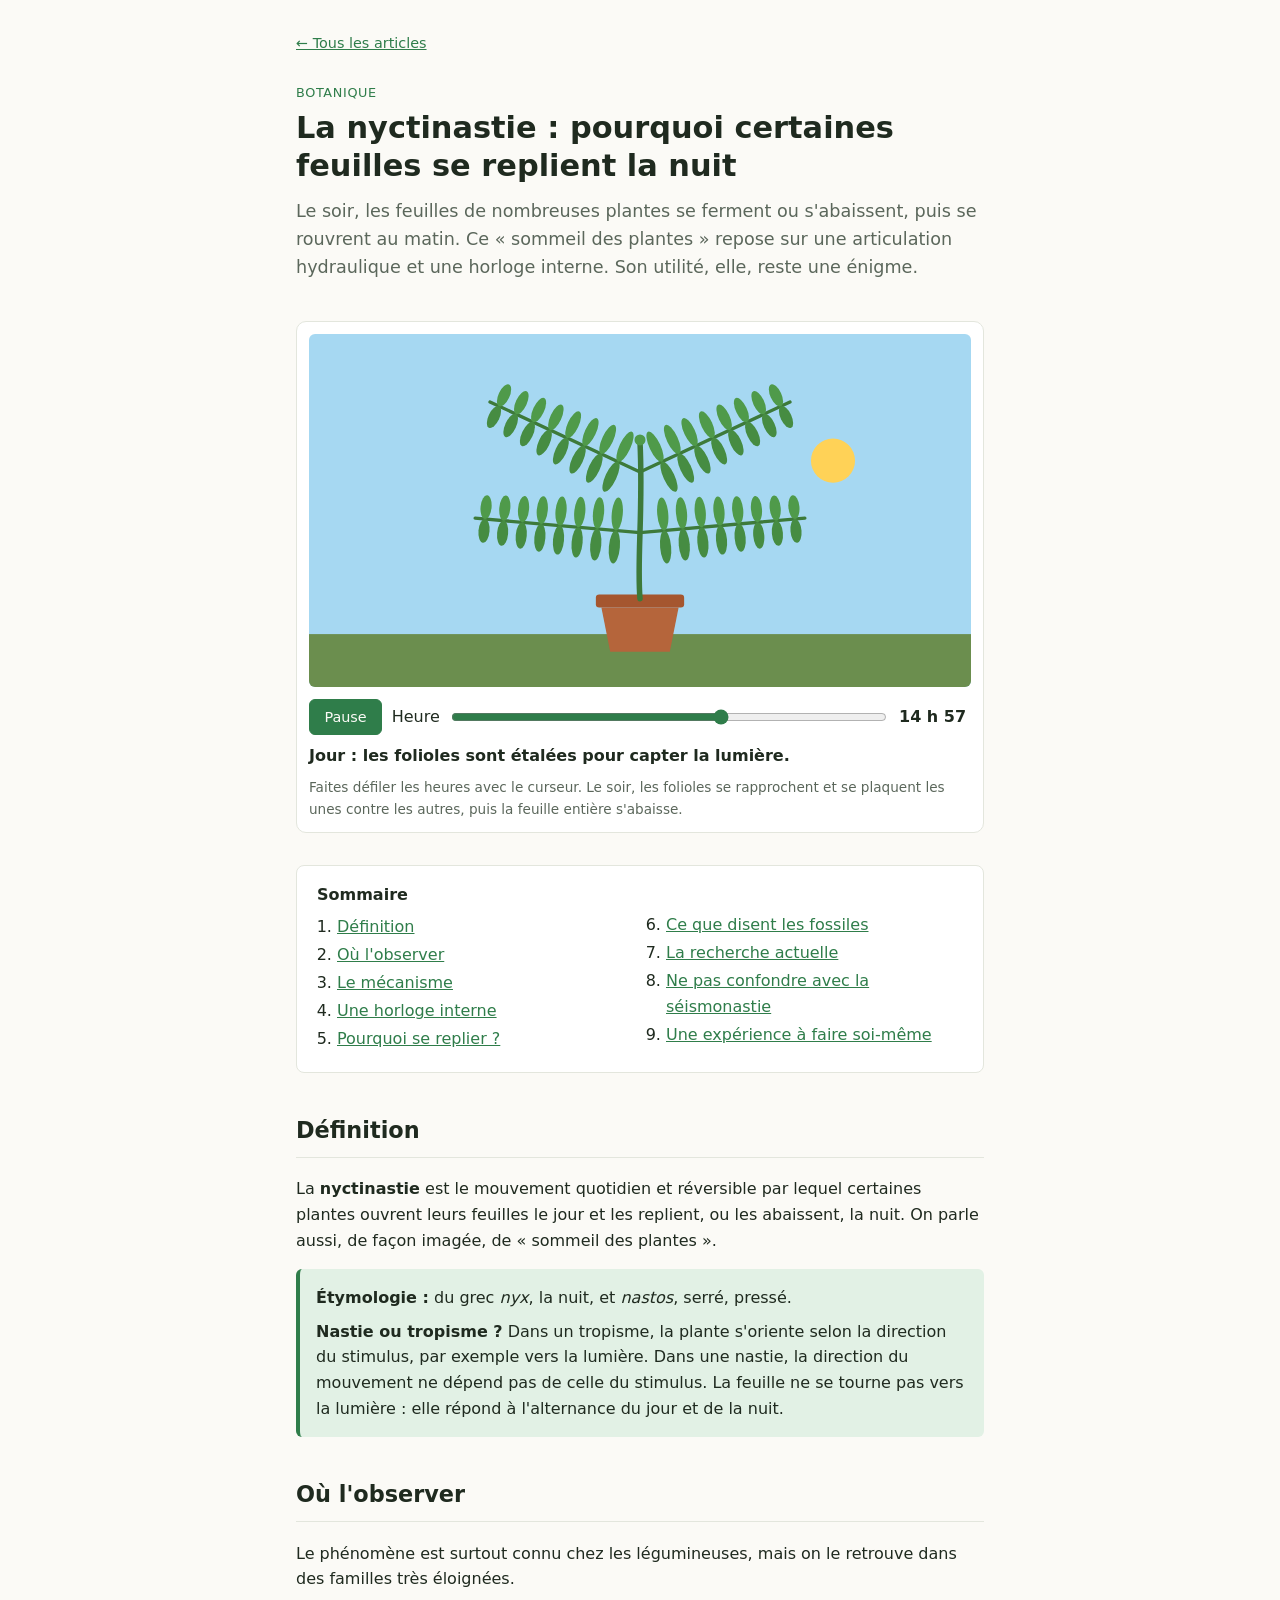
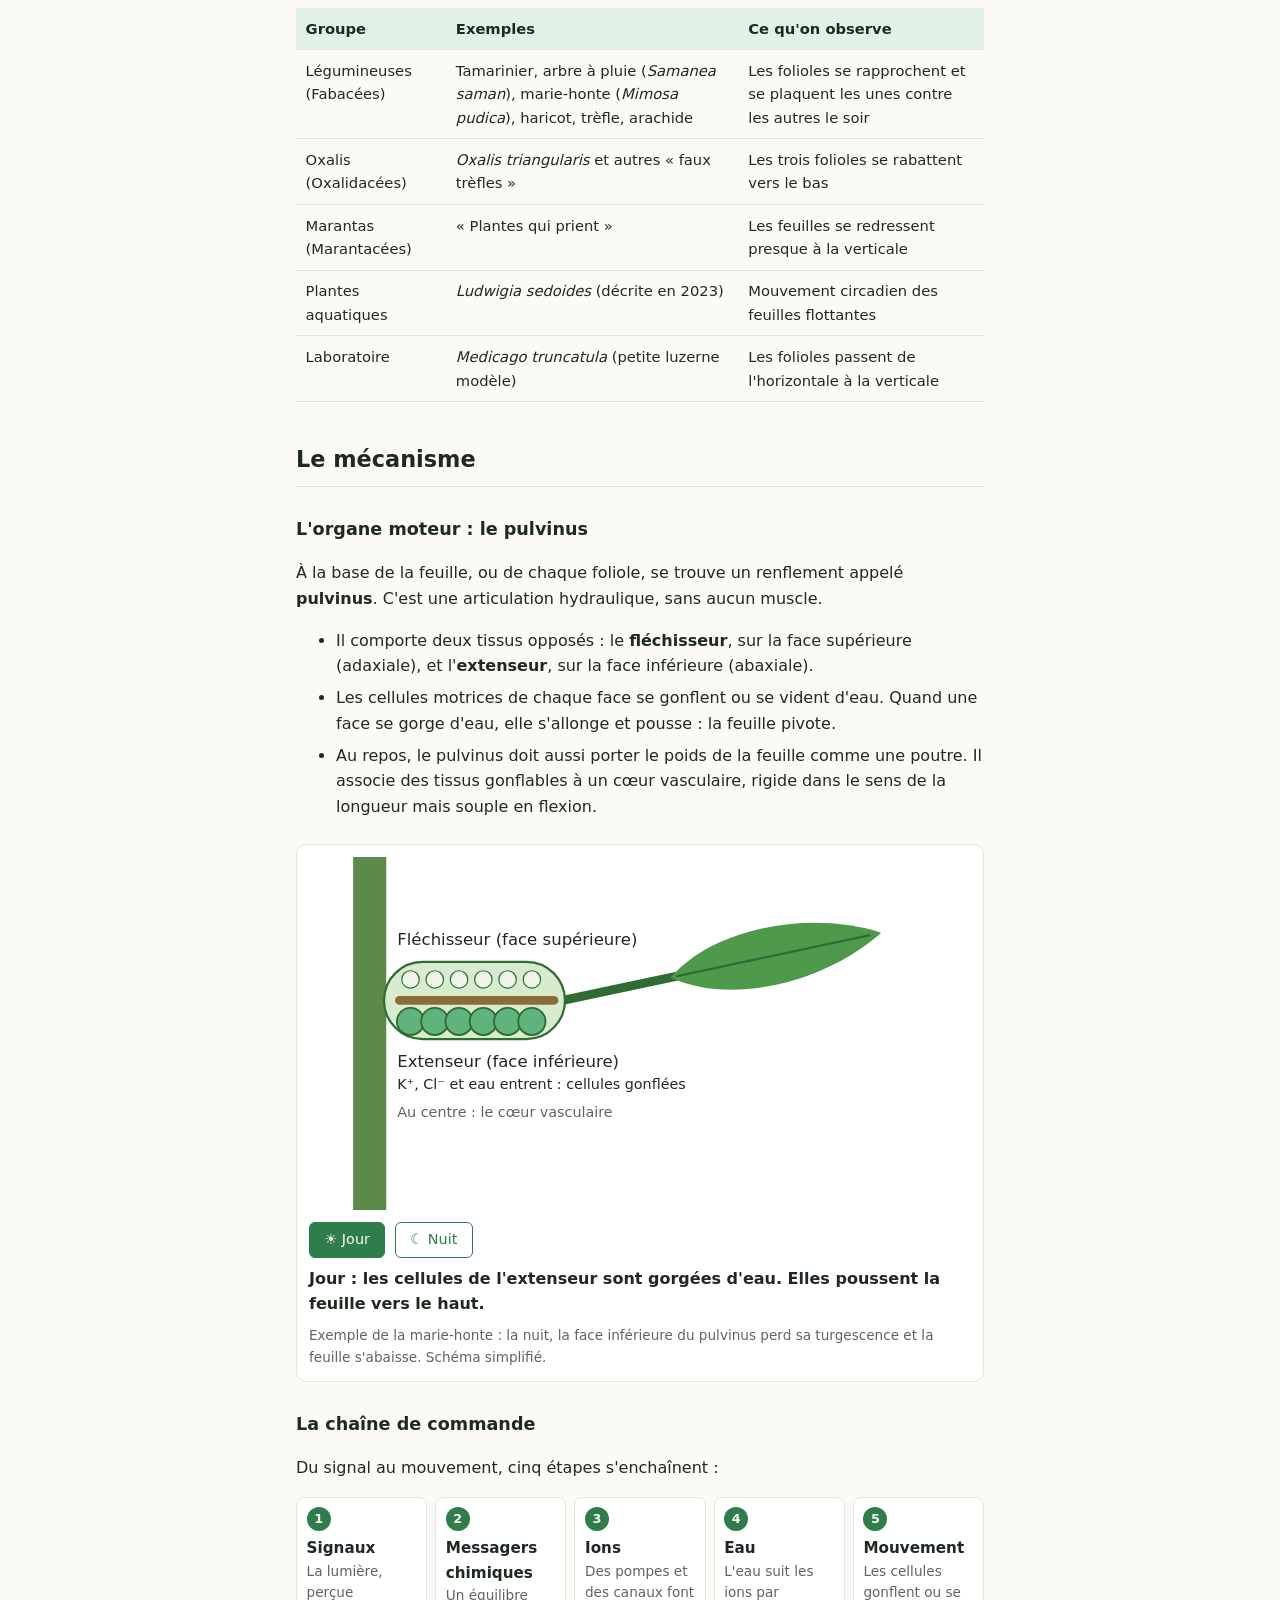
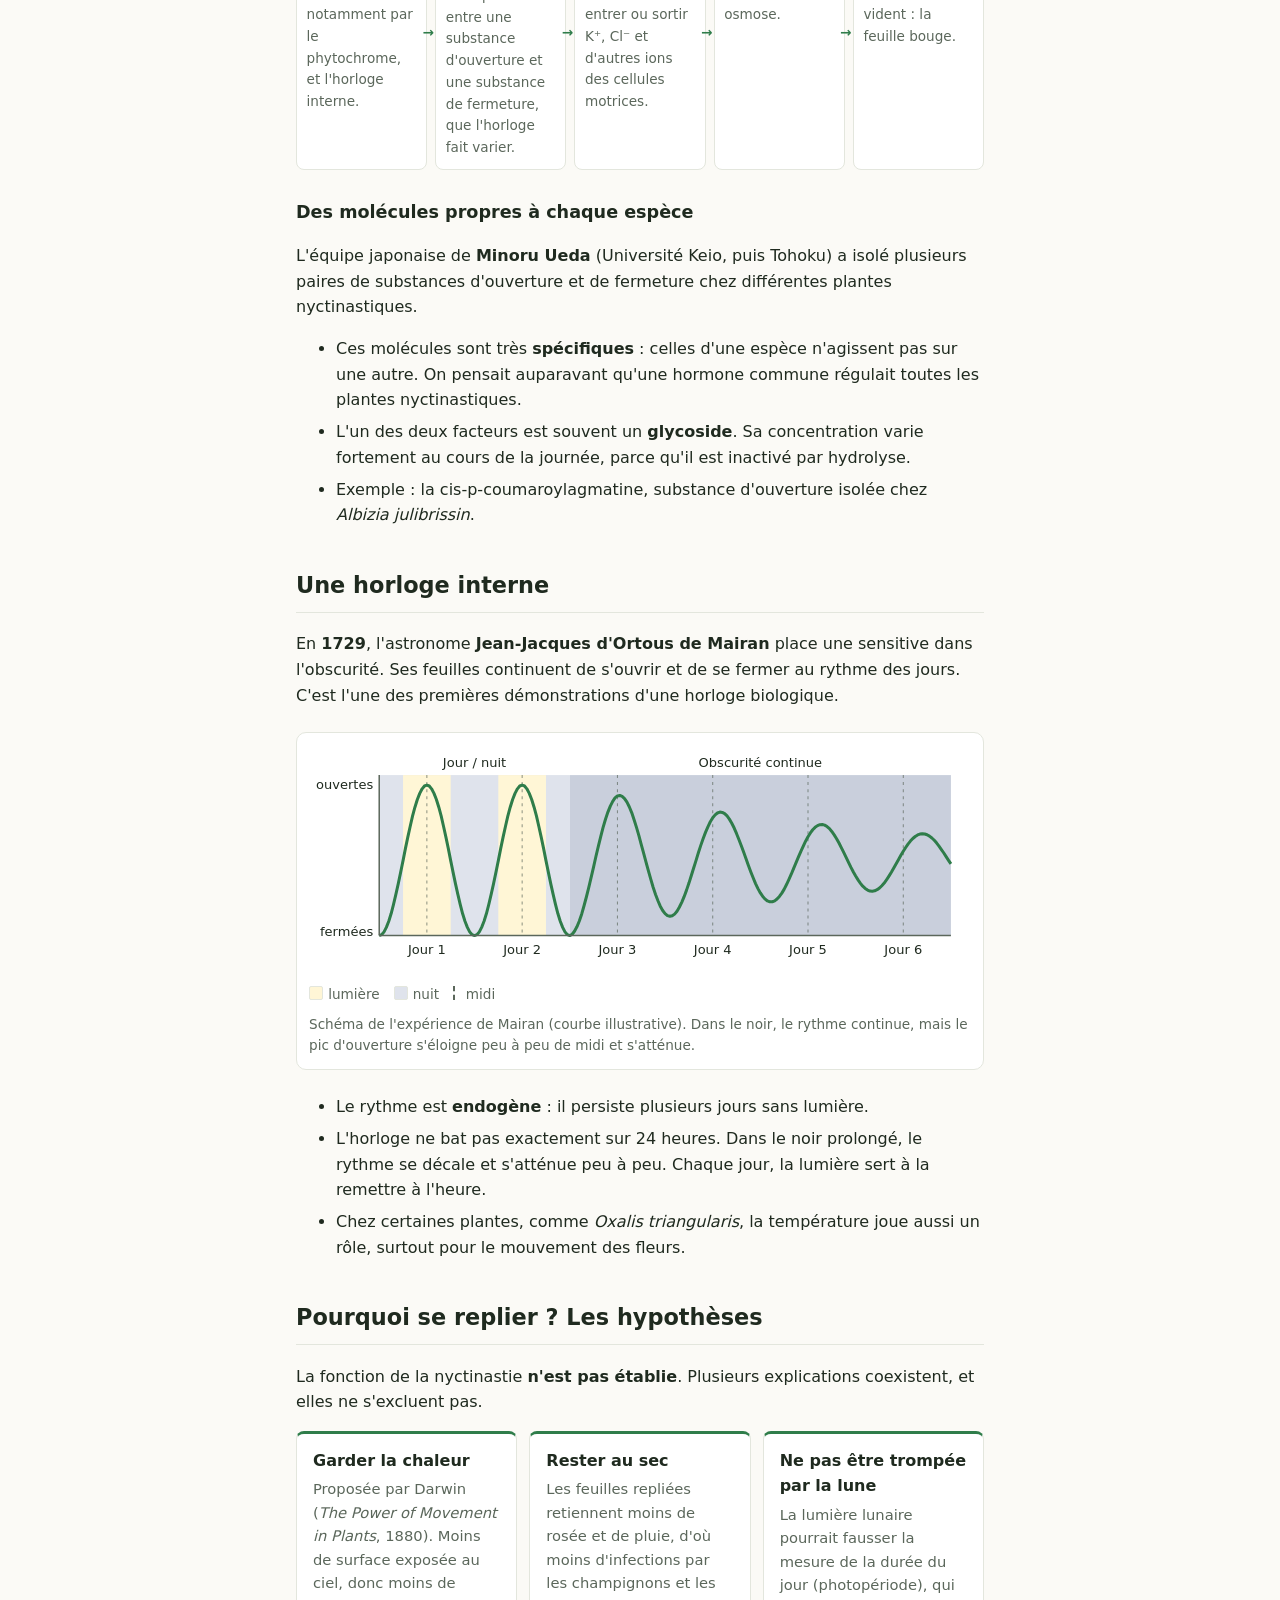
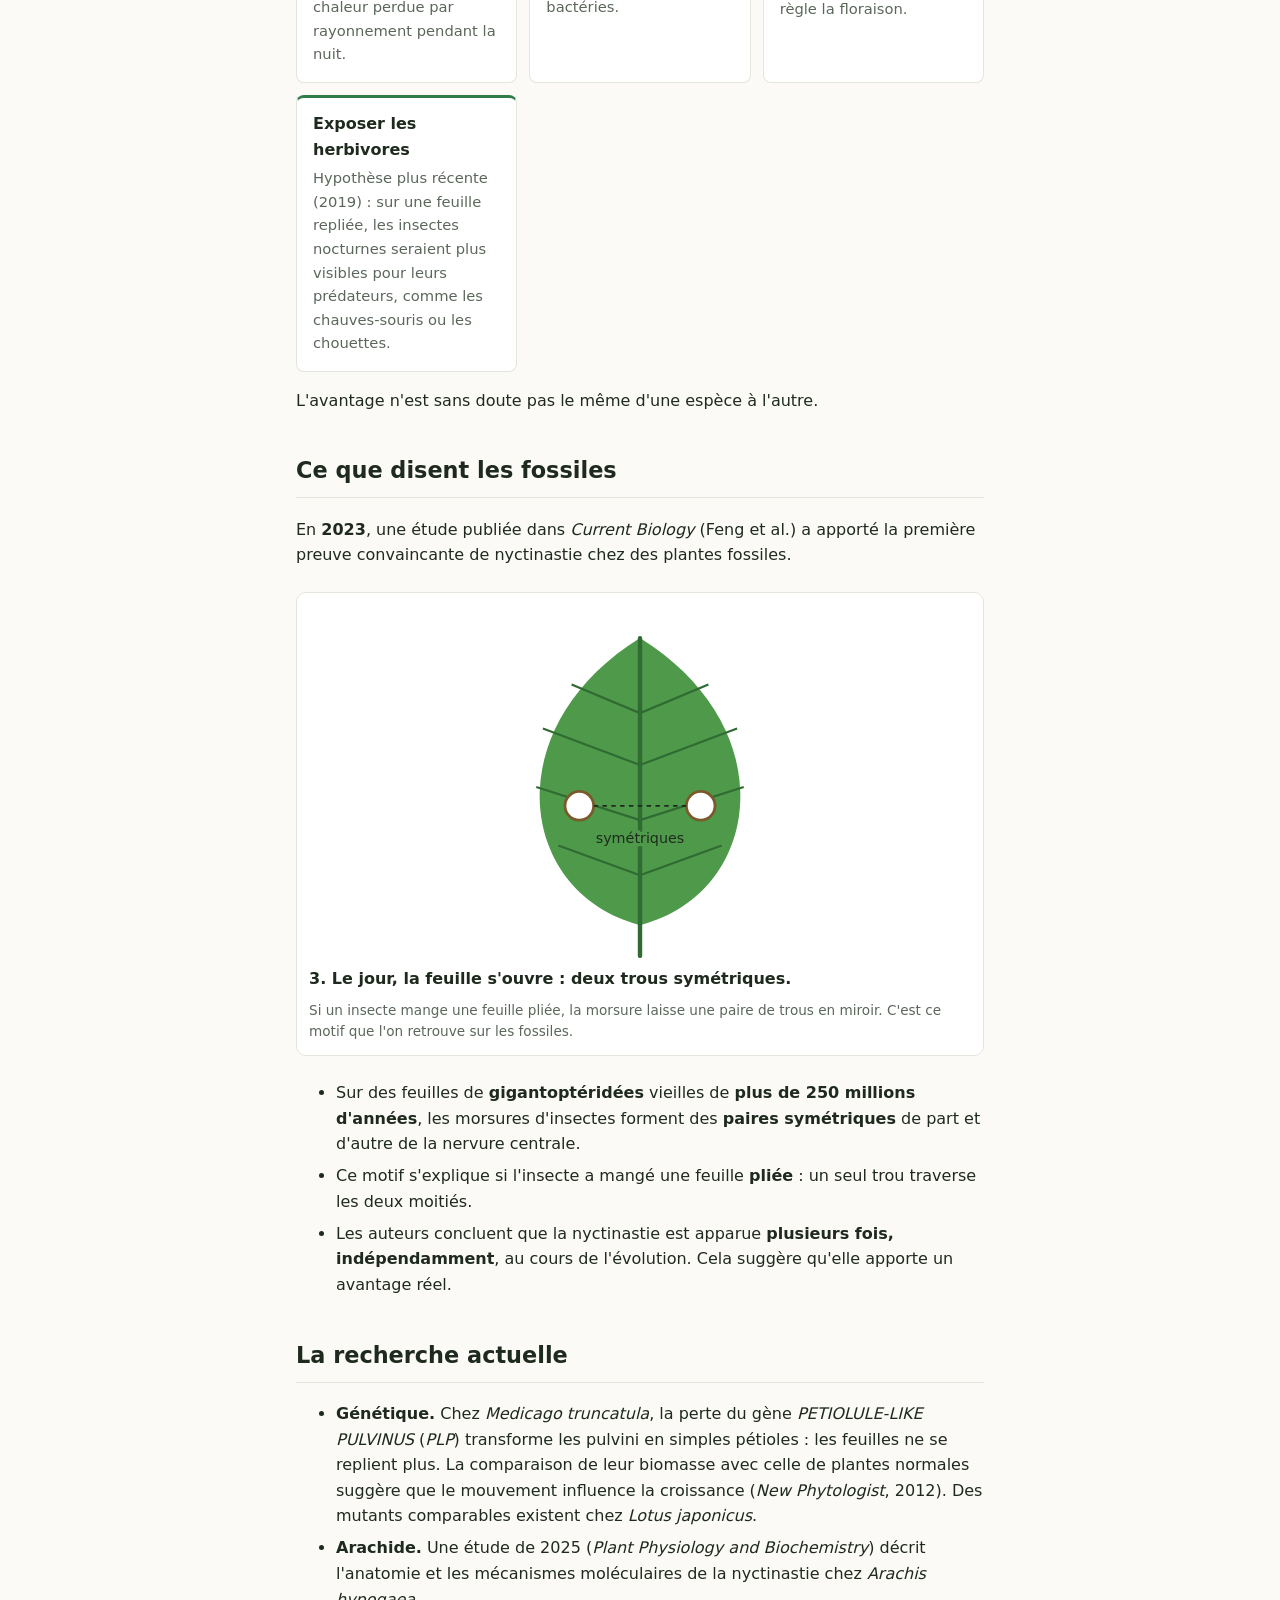
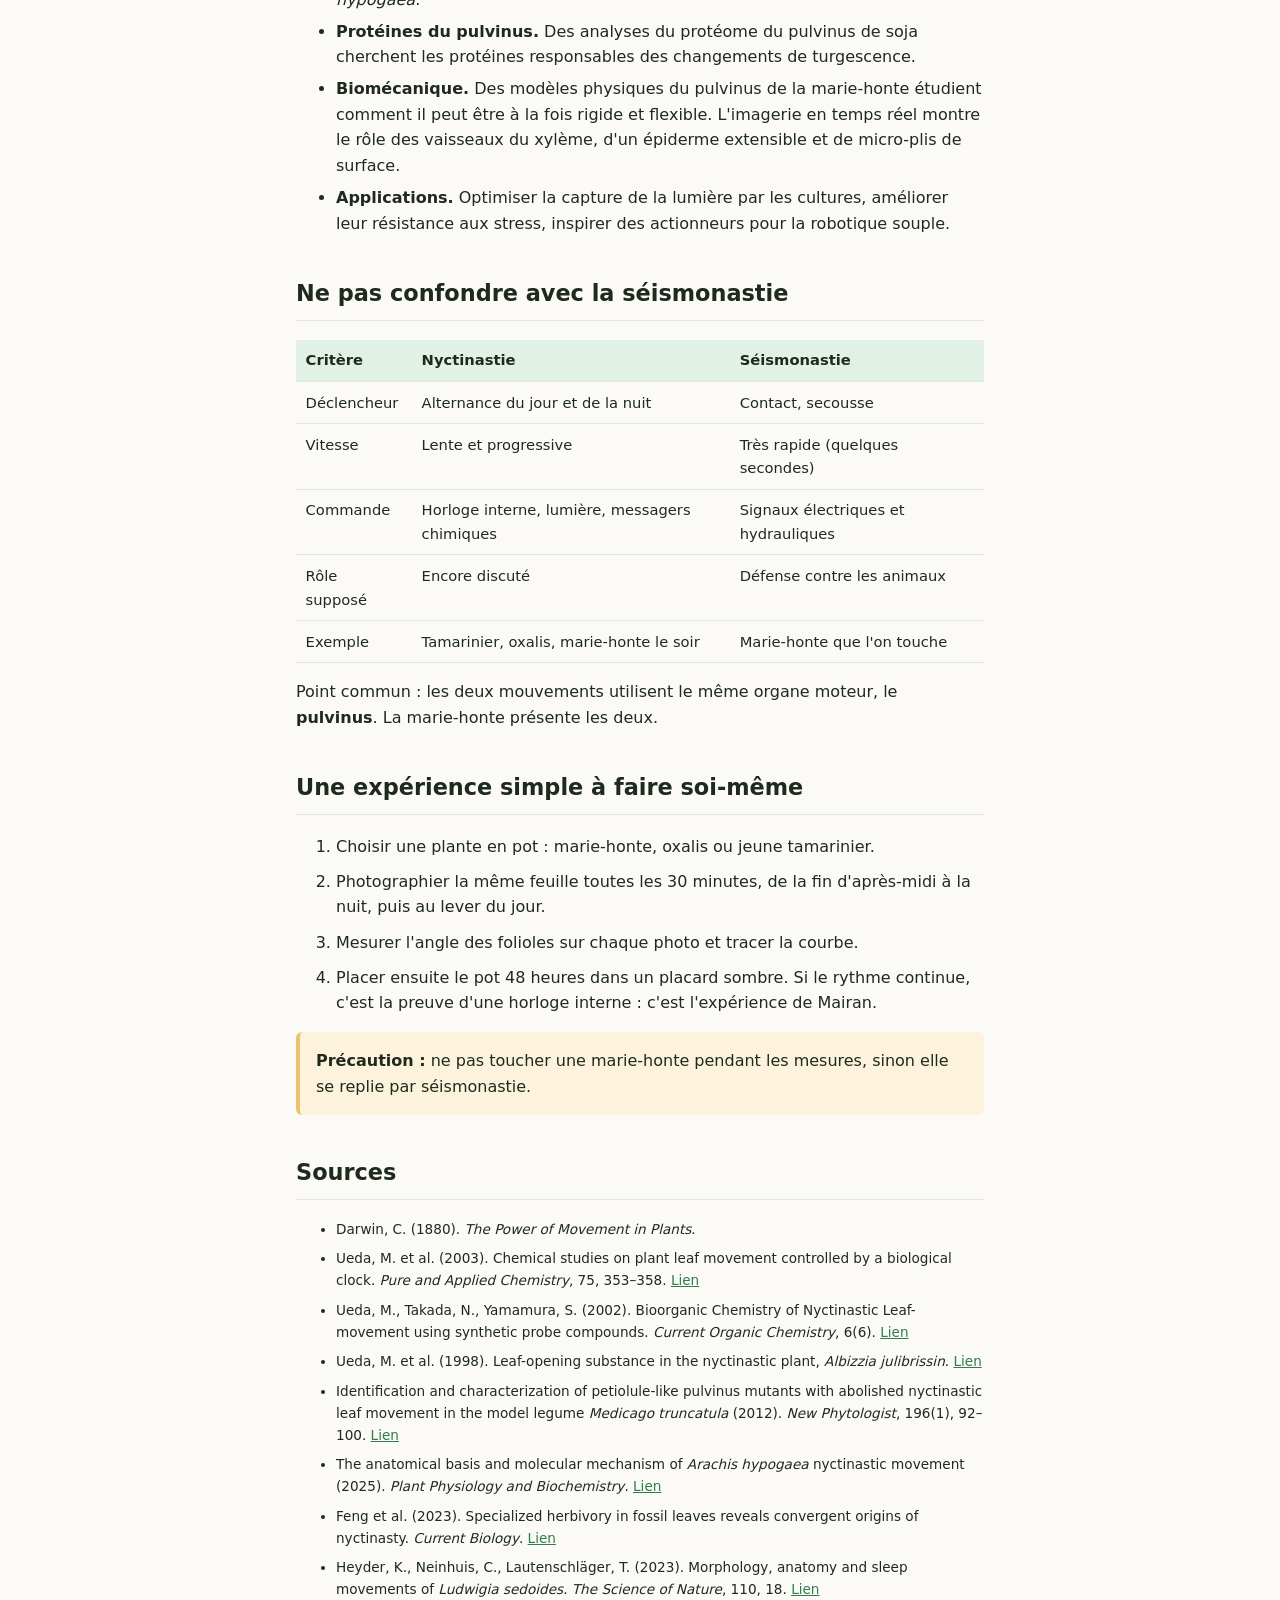
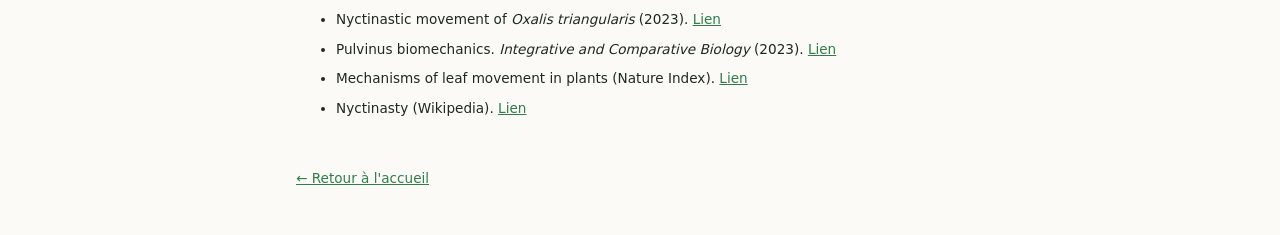
==== articles/nyctinastie.html @ 3aef1ef8 "Ajoute l'article sur la nyctinastie avec schémas animés Co-Authored-By: Claude Opus 5.5 <noreply@ant" ====
<!doctype html>
<html lang="fr">
<head>
  <meta charset="utf-8">
  <meta name="viewport" content="width=device-width, initial-scale=1">
  <title>La nyctinastie – Biologie</title>
  <meta name="description" content="Pourquoi certaines feuilles se replient la nuit : définition, mécanisme, horloge interne, hypothèses et fossiles.">
  <link rel="stylesheet" href="../style.css">
  <script>document.documentElement.classList.add('js');</script>
</head>
<body>
  <nav class="back"><a href="../">← Tous les articles</a></nav>

  <article>
    <header class="article-header">
      <span class="tag">Botanique</span>
      <h1>La nyctinastie : pourquoi certaines feuilles se replient la nuit</h1>
      <p class="lead">Le soir, les feuilles de nombreuses plantes se ferment ou s'abaissent, puis se rouvrent au matin. Ce « sommeil des plantes » repose sur une articulation hydraulique et une horloge interne. Son utilité, elle, reste une énigme.</p>
    </header>

    <figure class="figure" id="journee">
      <svg id="hero" viewBox="0 0 600 320" role="img" aria-labelledby="hero-title hero-desc">
        <title id="hero-title">Une plante nyctinastique au fil d'une journée</title>
        <desc id="hero-desc">Une plante en pot à feuilles composées. Le jour, les folioles sont étalées. Le soir, elles se replient le long de la nervure et les feuilles s'abaissent ; elles se rouvrent à l'aube.</desc>
        <rect id="sky" width="600" height="320" fill="#a6d8f2"/>
        <circle id="sun" cx="300" cy="52" r="20" fill="#ffd257"/>
        <rect y="272" width="600" height="48" fill="#6b8e4e"/>
        <rect x="260" y="236" width="80" height="12" rx="3" fill="#a5562f"/>
        <path d="M265,248 H335 L327,288 H273 Z" fill="#b5653b"/>
        <path d="M300,240 C297,205 303,160 300,98" fill="none" stroke="#3d7a3a" stroke-width="5" stroke-linecap="round"/>
        <g id="leaves"></g>
        <circle cx="300" cy="96" r="5" fill="#4f9a4a"/>
        <rect id="shade" width="600" height="320" fill="#0b1026" opacity="0"/>
        <g id="stars" opacity="0" fill="#fff">
          <circle cx="60" cy="40" r="1.6"/><circle cx="140" cy="90" r="1.2"/><circle cx="210" cy="30" r="1.4"/>
          <circle cx="380" cy="60" r="1.2"/><circle cx="460" cy="25" r="1.6"/><circle cx="540" cy="80" r="1.3"/>
          <circle cx="100" cy="150" r="1"/><circle cx="500" cy="160" r="1"/><circle cx="560" cy="35" r="1"/>
        </g>
        <circle id="moon" cx="300" cy="400" r="14" fill="#f3f0dc" opacity="0"/>
      </svg>
      <div class="controls">
        <button type="button" id="play" aria-pressed="true">Pause</button>
        <label for="hour">Heure</label>
        <input type="range" id="hour" min="0" max="24" step="0.05" value="12">
        <output id="clock" for="hour">12 h 00</output>
      </div>
      <p class="status" id="status">Jour : les folioles sont étalées pour capter la lumière.</p>
      <figcaption>Faites défiler les heures avec le curseur. Le soir, les folioles se rapprochent et se plaquent les unes contre les autres, puis la feuille entière s'abaisse.</figcaption>
    </figure>

    <nav class="toc" aria-label="Sommaire">
      <h2>Sommaire</h2>
      <ol>
        <li><a href="#definition">Définition</a></li>
        <li><a href="#observer">Où l'observer</a></li>
        <li><a href="#mecanisme">Le mécanisme</a></li>
        <li><a href="#horloge">Une horloge interne</a></li>
        <li><a href="#pourquoi">Pourquoi se replier ?</a></li>
        <li><a href="#fossiles">Ce que disent les fossiles</a></li>
        <li><a href="#recherche">La recherche actuelle</a></li>
        <li><a href="#seismonastie">Ne pas confondre avec la séismonastie</a></li>
        <li><a href="#experience">Une expérience à faire soi-même</a></li>
      </ol>
    </nav>

    <section id="definition">
      <h2>Définition</h2>
      <p>La <strong>nyctinastie</strong> est le mouvement quotidien et réversible par lequel certaines plantes ouvrent leurs feuilles le jour et les replient, ou les abaissent, la nuit. On parle aussi, de façon imagée, de « sommeil des plantes ».</p>
      <div class="callout">
        <p><strong>Étymologie :</strong> du grec <em>nyx</em>, la nuit, et <em>nastos</em>, serré, pressé.</p>
        <p><strong>Nastie ou tropisme ?</strong> Dans un tropisme, la plante s'oriente selon la direction du stimulus, par exemple vers la lumière. Dans une nastie, la direction du mouvement ne dépend pas de celle du stimulus. La feuille ne se tourne pas vers la lumière : elle répond à l'alternance du jour et de la nuit.</p>
      </div>
    </section>

    <section id="observer">
      <h2>Où l'observer</h2>
      <p>Le phénomène est surtout connu chez les légumineuses, mais on le retrouve dans des familles très éloignées.</p>
      <div class="table-wrap">
        <table>
          <thead>
            <tr><th>Groupe</th><th>Exemples</th><th>Ce qu'on observe</th></tr>
          </thead>
          <tbody>
            <tr><td>Légumineuses (Fabacées)</td><td>Tamarinier, arbre à pluie (<em>Samanea saman</em>), marie-honte (<em>Mimosa pudica</em>), haricot, trèfle, arachide</td><td>Les folioles se rapprochent et se plaquent les unes contre les autres le soir</td></tr>
            <tr><td>Oxalis (Oxalidacées)</td><td><em>Oxalis triangularis</em> et autres « faux trèfles »</td><td>Les trois folioles se rabattent vers le bas</td></tr>
            <tr><td>Marantas (Marantacées)</td><td>« Plantes qui prient »</td><td>Les feuilles se redressent presque à la verticale</td></tr>
            <tr><td>Plantes aquatiques</td><td><em>Ludwigia sedoides</em> (décrite en 2023)</td><td>Mouvement circadien des feuilles flottantes</td></tr>
            <tr><td>Laboratoire</td><td><em>Medicago truncatula</em> (petite luzerne modèle)</td><td>Les folioles passent de l'horizontale à la verticale</td></tr>
          </tbody>
        </table>
      </div>
    </section>

    <section id="mecanisme">
      <h2>Le mécanisme</h2>

      <h3>L'organe moteur : le pulvinus</h3>
      <p>À la base de la feuille, ou de chaque foliole, se trouve un renflement appelé <strong>pulvinus</strong>. C'est une articulation hydraulique, sans aucun muscle.</p>
      <ul>
        <li>Il comporte deux tissus opposés : le <strong>fléchisseur</strong>, sur la face supérieure (adaxiale), et l'<strong>extenseur</strong>, sur la face inférieure (abaxiale).</li>
        <li>Les cellules motrices de chaque face se gonflent ou se vident d'eau. Quand une face se gorge d'eau, elle s'allonge et pousse : la feuille pivote.</li>
        <li>Au repos, le pulvinus doit aussi porter le poids de la feuille comme une poutre. Il associe des tissus gonflables à un cœur vasculaire, rigide dans le sens de la longueur mais souple en flexion.</li>
      </ul>

      <figure class="figure pv" id="pulvinus" data-state="day">
        <svg viewBox="0 0 600 320" role="img" aria-labelledby="pv-title pv-desc">
          <title id="pv-title">Coupe schématique d'un pulvinus</title>
          <desc id="pv-desc">Le pulvinus relie la tige à la feuille. Sa face supérieure (fléchisseur) et sa face inférieure (extenseur) contiennent des cellules motrices. Le jour, les cellules de l'extenseur sont gonflées et la feuille est relevée. La nuit, elles se vident et la feuille s'abaisse.</desc>
          <rect class="pv-stem" x="40" y="0" width="30" height="320"/>
          <g class="pv-leaf">
            <path class="pv-petiole" d="M230,130 H335"/>
            <path class="pv-blade" d="M330,130 C380,92 470,98 525,130 C470,162 380,168 330,130 Z"/>
            <path class="pv-vein" d="M335,130 H515"/>
          </g>
          <rect class="pv-body" x="68" y="95" width="164" height="70" rx="35"/>
          <rect class="pv-core" x="78" y="126" width="148" height="8" rx="4"/>
          <g class="cells">
            <circle class="cell up" cx="92" cy="111" r="11"/><circle class="cell up" cx="114" cy="111" r="11"/><circle class="cell up" cx="136" cy="111" r="11"/><circle class="cell up" cx="158" cy="111" r="11"/><circle class="cell up" cx="180" cy="111" r="11"/><circle class="cell up" cx="202" cy="111" r="11"/>
            <circle class="cell low" cx="92" cy="149" r="11"/><circle class="cell low" cx="114" cy="149" r="11"/><circle class="cell low" cx="136" cy="149" r="11"/><circle class="cell low" cx="158" cy="149" r="11"/><circle class="cell low" cx="180" cy="149" r="11"/><circle class="cell low" cx="202" cy="149" r="11"/>
          </g>
          <text class="lbl" x="80" y="80">Fléchisseur (face supérieure)</text>
          <text class="lbl" x="80" y="190">Extenseur (face inférieure)</text>
          <text class="lbl small only-day" x="80" y="210">K⁺, Cl⁻ et eau entrent : cellules gonflées</text>
          <text class="lbl small only-night" x="80" y="210">K⁺, Cl⁻ et eau sortent : cellules vidées</text>
          <text class="lbl small muted" x="80" y="236">Au centre : le cœur vasculaire</text>
        </svg>
        <div class="controls">
          <button type="button" data-set="day" aria-pressed="true">☀ Jour</button>
          <button type="button" data-set="night" aria-pressed="false">☾ Nuit</button>
        </div>
        <p class="status" id="pv-status">Jour : les cellules de l'extenseur sont gorgées d'eau. Elles poussent la feuille vers le haut.</p>
        <figcaption>Exemple de la marie-honte : la nuit, la face inférieure du pulvinus perd sa turgescence et la feuille s'abaisse. Schéma simplifié.</figcaption>
      </figure>

      <h3>La chaîne de commande</h3>
      <p>Du signal au mouvement, cinq étapes s'enchaînent :</p>
      <ol class="chain">
        <li><span class="n">1</span><strong>Signaux</strong>La lumière, perçue notamment par le phytochrome, et l'horloge interne.</li>
        <li><span class="n">2</span><strong>Messagers chimiques</strong>Un équilibre entre une substance d'ouverture et une substance de fermeture, que l'horloge fait varier.</li>
        <li><span class="n">3</span><strong>Ions</strong>Des pompes et des canaux font entrer ou sortir K⁺, Cl⁻ et d'autres ions des cellules motrices.</li>
        <li><span class="n">4</span><strong>Eau</strong>L'eau suit les ions par osmose.</li>
        <li><span class="n">5</span><strong>Mouvement</strong>Les cellules gonflent ou se vident : la feuille bouge.</li>
      </ol>

      <h3>Des molécules propres à chaque espèce</h3>
      <p>L'équipe japonaise de <strong>Minoru Ueda</strong> (Université Keio, puis Tohoku) a isolé plusieurs paires de substances d'ouverture et de fermeture chez différentes plantes nyctinastiques.</p>
      <ul>
        <li>Ces molécules sont très <strong>spécifiques</strong> : celles d'une espèce n'agissent pas sur une autre. On pensait auparavant qu'une hormone commune régulait toutes les plantes nyctinastiques.</li>
        <li>L'un des deux facteurs est souvent un <strong>glycoside</strong>. Sa concentration varie fortement au cours de la journée, parce qu'il est inactivé par hydrolyse.</li>
        <li>Exemple : la cis-p-coumaroylagmatine, substance d'ouverture isolée chez <em>Albizia julibrissin</em>.</li>
      </ul>
    </section>

    <section id="horloge">
      <h2>Une horloge interne</h2>
      <p>En <strong>1729</strong>, l'astronome <strong>Jean-Jacques d'Ortous de Mairan</strong> place une sensitive dans l'obscurité. Ses feuilles continuent de s'ouvrir et de se fermer au rythme des jours. C'est l'une des premières démonstrations d'une horloge biologique.</p>

      <figure class="figure chart" id="mairan">
        <svg viewBox="-20 0 660 230" role="img" aria-labelledby="mairan-title mairan-desc">
          <title id="mairan-title">Ouverture des feuilles en lumière puis en obscurité continue</title>
          <desc id="mairan-desc">Courbe schématique. Pendant deux jours d'alternance jour-nuit, les feuilles s'ouvrent chaque midi. Placées ensuite dans l'obscurité, elles continuent d'osciller, mais le pic se décale chaque jour et l'amplitude diminue.</desc>
          <rect class="band-night" x="50" y="30" width="190" height="160"/>
          <rect class="band-day" x="73.75" y="30" width="47.5" height="160"/>
          <rect class="band-day" x="168.75" y="30" width="47.5" height="160"/>
          <rect class="band-dark" x="240" y="30" width="380" height="160"/>
          <g class="noon">
            <line x1="97.5" y1="30" x2="97.5" y2="190"/><line x1="192.5" y1="30" x2="192.5" y2="190"/><line x1="287.5" y1="30" x2="287.5" y2="190"/>
            <line x1="382.5" y1="30" x2="382.5" y2="190"/><line x1="477.5" y1="30" x2="477.5" y2="190"/><line x1="572.5" y1="30" x2="572.5" y2="190"/>
          </g>
          <path class="curve" pathLength="1" d="M50,190 52.4,189.1 54.8,186.3 57.1,181.8 59.5,175.7 61.9,168 64.2,159.1 66.6,149 69,138.2 71.4,126.7 73.8,115 76.1,103.3 78.5,91.8 80.9,81 83.2,70.9 85.6,62 88,54.3 90.4,48.2 92.8,43.7 95.1,40.9 97.5,40 99.9,40.9 102.2,43.7 104.6,48.2 107,54.3 109.4,62 111.8,70.9 114.1,81 116.5,91.8 118.9,103.3 121.2,115 123.6,126.7 126,138.2 128.4,149 130.8,159.1 133.1,168 135.5,175.7 137.9,181.8 140.2,186.3 142.6,189.1 145,190 147.4,189.1 149.8,186.3 152.1,181.8 154.5,175.7 156.9,168 159.2,159.1 161.6,149 164,138.2 166.4,126.7 168.8,115 171.1,103.3 173.5,91.8 175.9,81 178.2,70.9 180.6,62 183,54.3 185.4,48.2 187.8,43.7 190.1,40.9 192.5,40 194.9,40.9 197.2,43.7 199.6,48.2 202,54.3 204.4,62 206.8,70.9 209.1,81 211.5,91.8 213.9,103.3 216.2,115 218.6,126.7 221,138.2 223.4,149 225.8,159.1 228.1,168 230.5,175.7 232.9,181.8 235.2,186.3 237.6,189.1 240,190 242.4,188.7 244.7,185.7 247.1,181.3 249.5,175.5 251.9,168.4 254.2,160.3 256.6,151.3 259,141.7 261.4,131.5 263.8,121.2 266.1,110.9 268.5,100.8 270.9,91.2 273.2,82.2 275.6,74 278,66.9 280.4,60.9 282.8,56.2 285.1,52.8 287.5,50.8 289.9,50.3 292.2,51.2 294.6,53.4 297,57 299.4,61.8 301.8,67.6 304.1,74.5 306.5,82.1 308.9,90.3 311.2,99 313.6,107.9 316,116.8 318.4,125.5 320.8,133.9 323.1,141.8 325.5,149 327.9,155.3 330.2,160.7 332.6,165 335,168.1 337.4,170.1 339.8,170.8 342.1,170.3 344.5,168.6 346.9,165.7 349.2,161.8 351.6,156.9 354,151.2 356.4,144.7 358.8,137.7 361.1,130.3 363.5,122.7 365.9,115 368.2,107.4 370.6,100.1 373,93.2 375.4,86.9 377.8,81.3 380.1,76.5 382.5,72.6 384.9,69.7 387.2,67.8 389.6,66.9 392,67.2 394.4,68.4 396.8,70.7 399.1,73.9 401.5,78 403.9,82.8 406.2,88.2 408.6,94.2 411,100.5 413.4,107 415.8,113.7 418.1,120.2 420.5,126.6 422.9,132.6 425.2,138.2 427.6,143.2 430,147.5 432.4,151 434.8,153.7 437.1,155.5 439.5,156.4 441.9,156.3 444.3,155.4 446.6,153.6 449,151 451.4,147.7 453.8,143.7 456.1,139.1 458.5,134 460.9,128.6 463.2,123 465.6,117.3 468,111.6 470.4,106.1 472.8,100.8 475.1,95.9 477.5,91.5 479.9,87.7 482.2,84.5 484.6,82.1 487,80.4 489.4,79.4 491.8,79.3 494.1,79.9 496.5,81.3 498.9,83.4 501.2,86.2 503.6,89.6 506,93.4 508.4,97.7 510.7,102.3 513.1,107.1 515.5,112 517.9,117 520.2,121.8 522.6,126.4 525,130.6 527.4,134.5 529.8,137.9 532.1,140.8 534.5,143 536.9,144.6 539.2,145.6 541.6,145.8 544,145.4 546.4,144.3 548.8,142.6 551.1,140.3 553.5,137.6 555.9,134.3 558.2,130.7 560.6,126.8 563,122.6 565.4,118.4 567.8,114.2 570.1,110 572.5,106 574.9,102.2 577.2,98.8 579.6,95.8 582,93.2 584.4,91.2 586.8,89.7 589.1,88.8 591.5,88.4 593.9,88.7 596.2,89.5 598.6,90.8 601,92.7 603.4,95 605.8,97.8 608.1,100.8 610.5,104.2 612.9,107.7 615.2,111.3 617.6,115 620,118.6"/>
          <line class="axis" x1="50" y1="190" x2="620" y2="190"/>
          <line class="axis" x1="50" y1="30" x2="50" y2="190"/>
          <text class="lbl small" x="44" y="44" text-anchor="end">ouvertes</text>
          <text class="lbl small" x="44" y="190" text-anchor="end">fermées</text>
          <text class="lbl small" x="145" y="22" text-anchor="middle">Jour / nuit</text>
          <text class="lbl small" x="430" y="22" text-anchor="middle">Obscurité continue</text>
          <g class="lbl small" text-anchor="middle">
            <text x="97.5" y="208">Jour 1</text><text x="192.5" y="208">Jour 2</text><text x="287.5" y="208">Jour 3</text>
            <text x="382.5" y="208">Jour 4</text><text x="477.5" y="208">Jour 5</text><text x="572.5" y="208">Jour 6</text>
          </g>
        </svg>
        <p class="legend"><span class="key key-day"></span>lumière <span class="key key-night"></span>nuit <span class="key key-noon"></span>midi</p>
        <figcaption>Schéma de l'expérience de Mairan (courbe illustrative). Dans le noir, le rythme continue, mais le pic d'ouverture s'éloigne peu à peu de midi et s'atténue.</figcaption>
      </figure>

      <ul>
        <li>Le rythme est <strong>endogène</strong> : il persiste plusieurs jours sans lumière.</li>
        <li>L'horloge ne bat pas exactement sur 24 heures. Dans le noir prolongé, le rythme se décale et s'atténue peu à peu. Chaque jour, la lumière sert à la remettre à l'heure.</li>
        <li>Chez certaines plantes, comme <em>Oxalis triangularis</em>, la température joue aussi un rôle, surtout pour le mouvement des fleurs.</li>
      </ul>
    </section>

    <section id="pourquoi">
      <h2>Pourquoi se replier ? Les hypothèses</h2>
      <p>La fonction de la nyctinastie <strong>n'est pas établie</strong>. Plusieurs explications coexistent, et elles ne s'excluent pas.</p>
      <div class="cards">
        <div class="card">
          <h3>Garder la chaleur</h3>
          <p>Proposée par Darwin (<em>The Power of Movement in Plants</em>, 1880). Moins de surface exposée au ciel, donc moins de chaleur perdue par rayonnement pendant la nuit.</p>
        </div>
        <div class="card">
          <h3>Rester au sec</h3>
          <p>Les feuilles repliées retiennent moins de rosée et de pluie, d'où moins d'infections par les champignons et les bactéries.</p>
        </div>
        <div class="card">
          <h3>Ne pas être trompée par la lune</h3>
          <p>La lumière lunaire pourrait fausser la mesure de la durée du jour (photopériode), qui règle la floraison.</p>
        </div>
        <div class="card">
          <h3>Exposer les herbivores</h3>
          <p>Hypothèse plus récente (2019) : sur une feuille repliée, les insectes nocturnes seraient plus visibles pour leurs prédateurs, comme les chauves-souris ou les chouettes.</p>
        </div>
      </div>
      <p>L'avantage n'est sans doute pas le même d'une espèce à l'autre.</p>
    </section>

    <section id="fossiles">
      <h2>Ce que disent les fossiles</h2>
      <p>En <strong>2023</strong>, une étude publiée dans <em>Current Biology</em> (Feng et al.) a apporté la première preuve convaincante de nyctinastie chez des plantes fossiles.</p>

      <figure class="figure fossil">
        <svg viewBox="0 0 600 320" role="img" aria-labelledby="fossil-title fossil-desc">
          <title id="fossil-title">Comment une feuille pliée garde des morsures symétriques</title>
          <desc id="fossil-desc">Une feuille se plie le long de sa nervure centrale. Un insecte y fait un seul trou, qui traverse les deux moitiés. Une fois la feuille dépliée, on voit deux trous placés symétriquement de part et d'autre de la nervure.</desc>
          <path class="f-petiole" d="M300,288 V318"/>
          <g class="f-half f-left">
            <path class="f-blade" d="M300,290 C190,262 168,112 300,30 Z"/>
            <path class="f-vein" d="M300,245 L226,218 M300,195 L206,165 M300,145 L212,112 M300,98 L238,72"/>
            <circle class="f-hole" cx="245" cy="182" r="13"/>
          </g>
          <g class="f-half f-right">
            <path class="f-blade" d="M300,290 C410,262 432,112 300,30 Z"/>
            <path class="f-vein" d="M300,245 L374,218 M300,195 L394,165 M300,145 L388,112 M300,98 L362,72"/>
            <circle class="f-hole" cx="355" cy="182" r="13"/>
          </g>
          <path class="f-midrib" d="M300,290 V30"/>
          <g class="f-sym">
            <path d="M258,182 H342"/>
            <text class="lbl small f-sym-label" x="300" y="216" text-anchor="middle">symétriques</text>
          </g>
          <g class="f-insect">
            <path d="M262,170 l-6,-10 M276,170 l0,-11 M262,192 l-6,10 M276,192 l0,11"/>
            <ellipse cx="270" cy="181" rx="17" ry="9"/>
            <circle cx="250" cy="181" r="6.5"/>
          </g>
        </svg>
        <p class="stages" aria-hidden="true">
          <span class="s1">1. La nuit, la feuille se plie le long de sa nervure.</span>
          <span class="s2">2. Un insecte la grignote : un seul trou traverse les deux moitiés.</span>
          <span class="s3">3. Le jour, la feuille s'ouvre : deux trous symétriques.</span>
        </p>
        <figcaption>Si un insecte mange une feuille pliée, la morsure laisse une paire de trous en miroir. C'est ce motif que l'on retrouve sur les fossiles.</figcaption>
      </figure>

      <ul>
        <li>Sur des feuilles de <strong>gigantoptéridées</strong> vieilles de <strong>plus de 250 millions d'années</strong>, les morsures d'insectes forment des <strong>paires symétriques</strong> de part et d'autre de la nervure centrale.</li>
        <li>Ce motif s'explique si l'insecte a mangé une feuille <strong>pliée</strong> : un seul trou traverse les deux moitiés.</li>
        <li>Les auteurs concluent que la nyctinastie est apparue <strong>plusieurs fois, indépendamment</strong>, au cours de l'évolution. Cela suggère qu'elle apporte un avantage réel.</li>
      </ul>
    </section>

    <section id="recherche">
      <h2>La recherche actuelle</h2>
      <ul>
        <li><strong>Génétique.</strong> Chez <em>Medicago truncatula</em>, la perte du gène <em>PETIOLULE-LIKE PULVINUS</em> (<em>PLP</em>) transforme les pulvini en simples pétioles : les feuilles ne se replient plus. La comparaison de leur biomasse avec celle de plantes normales suggère que le mouvement influence la croissance (<em>New Phytologist</em>, 2012). Des mutants comparables existent chez <em>Lotus japonicus</em>.</li>
        <li><strong>Arachide.</strong> Une étude de 2025 (<em>Plant Physiology and Biochemistry</em>) décrit l'anatomie et les mécanismes moléculaires de la nyctinastie chez <em>Arachis hypogaea</em>.</li>
        <li><strong>Protéines du pulvinus.</strong> Des analyses du protéome du pulvinus de soja cherchent les protéines responsables des changements de turgescence.</li>
        <li><strong>Biomécanique.</strong> Des modèles physiques du pulvinus de la marie-honte étudient comment il peut être à la fois rigide et flexible. L'imagerie en temps réel montre le rôle des vaisseaux du xylème, d'un épiderme extensible et de micro-plis de surface.</li>
        <li><strong>Applications.</strong> Optimiser la capture de la lumière par les cultures, améliorer leur résistance aux stress, inspirer des actionneurs pour la robotique souple.</li>
      </ul>
    </section>

    <section id="seismonastie">
      <h2>Ne pas confondre avec la séismonastie</h2>
      <div class="table-wrap">
        <table>
          <thead>
            <tr><th>Critère</th><th>Nyctinastie</th><th>Séismonastie</th></tr>
          </thead>
          <tbody>
            <tr><td>Déclencheur</td><td>Alternance du jour et de la nuit</td><td>Contact, secousse</td></tr>
            <tr><td>Vitesse</td><td>Lente et progressive</td><td>Très rapide (quelques secondes)</td></tr>
            <tr><td>Commande</td><td>Horloge interne, lumière, messagers chimiques</td><td>Signaux électriques et hydrauliques</td></tr>
            <tr><td>Rôle supposé</td><td>Encore discuté</td><td>Défense contre les animaux</td></tr>
            <tr><td>Exemple</td><td>Tamarinier, oxalis, marie-honte le soir</td><td>Marie-honte que l'on touche</td></tr>
          </tbody>
        </table>
      </div>
      <p>Point commun : les deux mouvements utilisent le même organe moteur, le <strong>pulvinus</strong>. La marie-honte présente les deux.</p>
    </section>

    <section id="experience">
      <h2>Une expérience simple à faire soi-même</h2>
      <ol class="steps">
        <li>Choisir une plante en pot : marie-honte, oxalis ou jeune tamarinier.</li>
        <li>Photographier la même feuille toutes les 30 minutes, de la fin d'après-midi à la nuit, puis au lever du jour.</li>
        <li>Mesurer l'angle des folioles sur chaque photo et tracer la courbe.</li>
        <li>Placer ensuite le pot 48 heures dans un placard sombre. Si le rythme continue, c'est la preuve d'une horloge interne : c'est l'expérience de Mairan.</li>
      </ol>
      <div class="callout warn">
        <p><strong>Précaution :</strong> ne pas toucher une marie-honte pendant les mesures, sinon elle se replie par séismonastie.</p>
      </div>
    </section>

    <section id="sources" class="sources">
      <h2>Sources</h2>
      <ul>
        <li>Darwin, C. (1880). <em>The Power of Movement in Plants</em>.</li>
        <li>Ueda, M. et al. (2003). Chemical studies on plant leaf movement controlled by a biological clock. <em>Pure and Applied Chemistry</em>, 75, 353–358. <a href="https://publications.iupac.org/pac/75/2/0353/index.html">Lien</a></li>
        <li>Ueda, M., Takada, N., Yamamura, S. (2002). Bioorganic Chemistry of Nyctinastic Leaf-movement using synthetic probe compounds. <em>Current Organic Chemistry</em>, 6(6). <a href="https://eurekaselect.com/article/9745">Lien</a></li>
        <li>Ueda, M. et al. (1998). Leaf-opening substance in the nyctinastic plant, <em>Albizzia julibrissin</em>. <a href="https://agris.fao.org/search/en/records/647236e3e17b74d2224ecaa0">Lien</a></li>
        <li>Identification and characterization of petiolule-like pulvinus mutants with abolished nyctinastic leaf movement in the model legume <em>Medicago truncatula</em> (2012). <em>New Phytologist</em>, 196(1), 92–100. <a href="https://pmc.ncbi.nlm.nih.gov/articles/PMC3504090">Lien</a></li>
        <li>The anatomical basis and molecular mechanism of <em>Arachis hypogaea</em> nyctinastic movement (2025). <em>Plant Physiology and Biochemistry</em>. <a href="https://ouci.dntb.gov.ua/works/7PMdLoGO">Lien</a></li>
        <li>Feng et al. (2023). Specialized herbivory in fossil leaves reveals convergent origins of nyctinasty. <em>Current Biology</em>. <a href="https://www.newswise.com/articles/insect-bite-marks-show-first-fossil-evidence-for-plants-leaves-folding-up-at-night">Lien</a></li>
        <li>Heyder, K., Neinhuis, C., Lautenschläger, T. (2023). Morphology, anatomy and sleep movements of <em>Ludwigia sedoides</em>. <em>The Science of Nature</em>, 110, 18. <a href="https://tud.qucosa.de/id/qucosa%3A95328">Lien</a></li>
        <li>Nyctinastic movement of <em>Oxalis triangularis</em> (2023). <a href="https://maxapress.com/article/doi/10.48130/TIH-2023-0011">Lien</a></li>
        <li>Pulvinus biomechanics. <em>Integrative and Comparative Biology</em> (2023). <a href="https://academic.oup.com/icb/article/63/6/1331/7147573">Lien</a></li>
        <li>Mechanisms of leaf movement in plants (Nature Index). <a href="https://www.nature.com/nature-index/topics/l4/mechanisms-of-leaf-movement-in-plants">Lien</a></li>
        <li>Nyctinasty (Wikipedia). <a href="https://en.wikipedia.org/wiki/Nyctinasty">Lien</a></li>
      </ul>
    </section>
  </article>

  <footer>
    <p><a href="../">← Retour à l'accueil</a></p>
  </footer>

  <script src="nyctinastie.js"></script>
</body>
</html>
---- style.css ----
:root {
  --bg: #fbfaf6;
  --text: #1f2a1f;
  --muted: #5b675b;
  --accent: #2f7d4a;
  --accent-soft: #e2f1e5;
  --card: #ffffff;
  --border: #e3e6dd;
  --warn: #fdf3dc;
  --warn-border: #e9c46a;

  --stem: #5c8a4a;
  --leaf: #4f9a4a;
  --leaf-dark: #2f6b33;
  --pv-body: #d8ebcf;
  --pv-core: #8a6d3b;
  --cell-full: #5fb37c;
  --cell-flat: #eef4e8;
  --band-day: #fff6d6;
  --band-night: #dfe3ec;
  --band-dark: #c9cfdc;
  --hole-edge: #7a5a2a;
}

@media (prefers-color-scheme: dark) {
  :root {
    --bg: #141814;
    --text: #e6ebe4;
    --muted: #a1ac9f;
    --accent: #7fc796;
    --accent-soft: #22362a;
    --card: #1c221c;
    --border: #2c352c;
    --warn: #2e2a1c;
    --warn-border: #8a7330;

    --pv-body: #2a3f2c;
    --pv-core: #b08d55;
    --cell-full: #5fb37c;
    --cell-flat: #2f3a2f;
    --band-day: #3a3622;
    --band-night: #232838;
    --band-dark: #1b1f2c;
    --hole-edge: #c9a36a;
  }
}

* {
  box-sizing: border-box;
}

body {
  margin: 0 auto;
  max-width: 720px;
  padding: 2rem 1rem;
  background: var(--bg);
  color: var(--text);
  font-family: system-ui, -apple-system, "Segoe UI", Roboto, sans-serif;
  line-height: 1.6;
}

a {
  color: var(--accent);
}

header {
  margin-bottom: 2.5rem;
}

header h1 {
  margin: 0;
  font-size: 2.25rem;
  color: var(--accent);
}

header p {
  margin: 0.25rem 0 0;
  color: var(--muted);
}

h2 {
  font-size: 1.25rem;
  border-bottom: 1px solid var(--border);
  padding-bottom: 0.5rem;
}

.articles {
  list-style: none;
  margin: 0;
  padding: 0;
}

.articles li {
  background: var(--card);
  border: 1px solid var(--border);
  border-radius: 8px;
  padding: 1.25rem;
  margin-bottom: 1rem;
}

.articles h3 {
  margin: 0.25rem 0 0.5rem;
  font-size: 1.1rem;
}

.articles h3 a {
  color: var(--text);
  text-decoration: none;
}

.articles h3 a:hover {
  color: var(--accent);
}

.articles p {
  margin: 0 0 0.75rem;
  color: var(--muted);
}

.tag {
  font-size: 0.8rem;
  text-transform: uppercase;
  letter-spacing: 0.05em;
  color: var(--accent);
}

.soon {
  font-size: 0.85rem;
  font-style: italic;
  color: var(--muted);
}

.read-more {
  font-size: 0.9rem;
  font-weight: 600;
}

footer {
  margin-top: 3rem;
  font-size: 0.85rem;
  color: var(--muted);
}

/* ---------- Article ---------- */

.back {
  margin-bottom: 1.5rem;
  font-size: 0.9rem;
}

.article-header h1 {
  margin: 0.25rem 0 0.75rem;
  font-size: 1.9rem;
  line-height: 1.25;
  color: var(--text);
}

.lead {
  font-size: 1.1rem;
}

article section {
  margin-top: 2.5rem;
}

article h2 {
  font-size: 1.4rem;
}

article h3 {
  font-size: 1.1rem;
  margin-top: 1.75rem;
}

article li {
  margin-bottom: 0.4rem;
}

.toc {
  background: var(--card);
  border: 1px solid var(--border);
  border-radius: 8px;
  padding: 0.75rem 1.25rem;
  margin: 2rem 0;
}

.toc h2 {
  font-size: 1rem;
  border: 0;
  margin: 0.25rem 0;
  padding: 0;
}

.toc ol {
  margin: 0.25rem 0 0.5rem;
  padding-left: 1.25rem;
  columns: 2;
  column-gap: 2rem;
}

.toc li {
  margin: 0.15rem 0;
}

.callout {
  background: var(--accent-soft);
  border-left: 4px solid var(--accent);
  border-radius: 6px;
  padding: 0.5rem 1rem;
}

.callout p {
  margin: 0.5rem 0;
}

.callout.warn {
  background: var(--warn);
  border-left-color: var(--warn-border);
}

/* Tableaux */

.table-wrap {
  overflow-x: auto;
}

table {
  width: 100%;
  border-collapse: collapse;
  font-size: 0.92rem;
}

th,
td {
  text-align: left;
  vertical-align: top;
  padding: 0.55rem 0.6rem;
  border-bottom: 1px solid var(--border);
}

th {
  background: var(--accent-soft);
}

/* Cartes d'hypothèses */

.cards {
  display: grid;
  grid-template-columns: repeat(auto-fit, minmax(220px, 1fr));
  gap: 0.75rem;
}

.card {
  background: var(--card);
  border: 1px solid var(--border);
  border-top: 3px solid var(--accent);
  border-radius: 8px;
  padding: 0.25rem 1rem 0.5rem;
}

.card h3 {
  margin: 0.6rem 0 0.25rem;
  font-size: 1rem;
}

.card p {
  margin: 0 0 0.5rem;
  font-size: 0.92rem;
  color: var(--muted);
}

/* Chaîne de commande */

.chain {
  list-style: none;
  padding: 0;
  display: grid;
  grid-template-columns: repeat(5, 1fr);
  gap: 0.5rem;
}

.chain li {
  position: relative;
  background: var(--card);
  border: 1px solid var(--border);
  border-radius: 8px;
  padding: 0.6rem;
  margin: 0;
  font-size: 0.85rem;
  color: var(--muted);
}

.chain strong {
  display: block;
  color: var(--text);
  font-size: 0.95rem;
}

.chain .n {
  display: inline-grid;
  place-items: center;
  width: 1.5rem;
  height: 1.5rem;
  border-radius: 50%;
  background: var(--accent);
  color: var(--bg);
  font-weight: 700;
  font-size: 0.8rem;
  margin-bottom: 0.3rem;
}

.chain li + li::before {
  content: "→";
  position: absolute;
  left: -0.5rem;
  top: 50%;
  transform: translate(-50%, -50%);
  color: var(--accent);
  font-weight: 700;
}

@media (max-width: 640px) {
  .chain {
    grid-template-columns: 1fr;
  }

  .chain li + li::before {
    content: "↓";
    left: 50%;
    top: -0.5rem;
  }

  .toc ol {
    columns: 1;
  }
}

@media (prefers-reduced-motion: no-preference) {
  .chain li {
    animation: step 10s infinite;
  }

  .chain li:nth-child(2) { animation-delay: 2s; }
  .chain li:nth-child(3) { animation-delay: 4s; }
  .chain li:nth-child(4) { animation-delay: 6s; }
  .chain li:nth-child(5) { animation-delay: 8s; }
}

@keyframes step {
  0%, 18% {
    border-color: var(--accent);
    background: var(--accent-soft);
  }
  24%, 100% {
    border-color: var(--border);
    background: var(--card);
  }
}

.steps li {
  margin-bottom: 0.6rem;
}

.sources {
  font-size: 0.85rem;
}

.sources li {
  margin-bottom: 0.5rem;
}

/* ---------- Figures ---------- */

.figure {
  margin: 1.5rem 0;
  background: var(--card);
  border: 1px solid var(--border);
  border-radius: 10px;
  padding: 0.75rem;
}

.figure svg {
  display: block;
  width: 100%;
  height: auto;
  border-radius: 6px;
}

.figure figcaption {
  margin-top: 0.5rem;
  font-size: 0.85rem;
  color: var(--muted);
}

.controls {
  display: flex;
  flex-wrap: wrap;
  align-items: center;
  gap: 0.6rem;
  margin-top: 0.75rem;
}

.controls input[type="range"] {
  flex: 1;
  min-width: 140px;
  accent-color: var(--accent);
}

.controls output {
  font-variant-numeric: tabular-nums;
  min-width: 4.5rem;
  font-weight: 600;
}

button {
  font: inherit;
  font-size: 0.9rem;
  padding: 0.35rem 0.9rem;
  border-radius: 6px;
  border: 1px solid var(--accent);
  background: var(--card);
  color: var(--accent);
  cursor: pointer;
}

button[aria-pressed="true"] {
  background: var(--accent);
  color: var(--bg);
}

.status {
  margin: 0.5rem 0 0;
  font-weight: 600;
  min-height: 1.6em;
}

.lbl {
  fill: var(--text);
  font-size: 15px;
  font-family: inherit;
}

.lbl.small {
  font-size: 13px;
}

.lbl.muted {
  fill: var(--muted);
}

/* Pulvinus */

.pv-stem { fill: var(--stem); }
.pv-body { fill: var(--pv-body); stroke: var(--leaf-dark); stroke-width: 2; }
.pv-core { fill: var(--pv-core); }
.pv-petiole { stroke: var(--leaf-dark); stroke-width: 8; stroke-linecap: round; fill: none; }
.pv-blade { fill: var(--leaf); }
.pv-vein { stroke: var(--leaf-dark); stroke-width: 2; fill: none; }

.pv-leaf {
  transform-box: view-box;
  transform-origin: 230px 130px;
  transition: transform 1.6s ease-in-out;
}

.cell {
  stroke: var(--leaf-dark);
  stroke-width: 1.5;
  transform-box: fill-box;
  transform-origin: center;
  transition: transform 1.4s ease-in-out, fill 1.4s ease-in-out;
}

.only-day,
.only-night {
  transition: opacity 0.8s;
}

.pv[data-state="day"] .pv-leaf { transform: rotate(-12deg); }
.pv[data-state="day"] .cell.up { transform: scale(0.72); fill: var(--cell-flat); }
.pv[data-state="day"] .cell.low { transform: scale(1.12); fill: var(--cell-full); }
.pv[data-state="day"] .only-night { opacity: 0; }

.pv[data-state="night"] .pv-leaf { transform: rotate(30deg); }
.pv[data-state="night"] .cell.up { transform: scale(1.12); fill: var(--cell-full); }
.pv[data-state="night"] .cell.low { transform: scale(0.72); fill: var(--cell-flat); }
.pv[data-state="night"] .only-day { opacity: 0; }

/* Courbe de Mairan */

.band-day { fill: var(--band-day); }
.band-night { fill: var(--band-night); }
.band-dark { fill: var(--band-dark); }

.noon line {
  stroke: var(--muted);
  stroke-width: 1;
  stroke-dasharray: 3 4;
  opacity: 0.7;
}

.axis {
  stroke: var(--muted);
  stroke-width: 1.5;
}

.curve {
  fill: none;
  stroke: var(--accent);
  stroke-width: 3;
  stroke-linejoin: round;
  stroke-dasharray: 1;
  stroke-dashoffset: 0;
}

.js .chart:not(.seen) .curve {
  stroke-dashoffset: 1;
}

.js .chart.seen .curve {
  transition: stroke-dashoffset 4s ease-in-out;
}

.legend {
  margin: 0.5rem 0 0;
  font-size: 0.85rem;
  color: var(--muted);
}

.key {
  display: inline-block;
  width: 0.9rem;
  height: 0.9rem;
  border-radius: 2px;
  vertical-align: -0.1rem;
  margin: 0 0.3rem 0 0.6rem;
  border: 1px solid var(--border);
}

.key:first-child { margin-left: 0; }
.key-day { background: var(--band-day); }
.key-night { background: var(--band-night); }
.key-noon { border: 0; border-left: 2px dashed var(--muted); width: 0.5rem; border-radius: 0; }

/* Feuille fossile */

.f-blade { fill: var(--leaf); }
.f-vein { stroke: var(--leaf-dark); stroke-width: 2; fill: none; }
.f-midrib,
.f-petiole { stroke: var(--leaf-dark); stroke-width: 4; stroke-linecap: round; fill: none; }
.f-hole { fill: var(--card); stroke: var(--hole-edge); stroke-width: 2.5; }
.f-insect { fill: #6b4423; stroke: #4a2f18; stroke-width: 2; opacity: 0; }
.f-sym-label { paint-order: stroke; stroke: var(--leaf); stroke-width: 6px; stroke-linejoin: round; }
.f-sym path { stroke: var(--text); stroke-width: 1.5; stroke-dasharray: 4 4; fill: none; }

.f-right {
  transform-box: view-box;
  transform-origin: 300px 0;
}

.stages {
  display: grid;
  margin: 0.5rem 0 0;
  font-weight: 600;
  min-height: 1.6em;
}

.stages span {
  grid-area: 1 / 1;
  opacity: 0;
}

.stages .s3 {
  opacity: 1;
}

@media (prefers-reduced-motion: no-preference) {
  .f-right { animation: f-fold 10s infinite; }
  .f-hole { animation: f-hole 10s infinite; }
  .f-insect { animation: f-insect 10s infinite; }
  .f-sym { animation: f-sym 10s infinite; }
  .stages .s1 { animation: f-s1 10s infinite; }
  .stages .s2 { animation: f-s2 10s infinite; }
  .stages .s3 { animation: f-s3 10s infinite; }
}

@keyframes f-fold {
  0%, 8% { transform: scaleX(1); filter: none; }
  20%, 52% { transform: scaleX(-1); filter: brightness(1.12); }
  64%, 100% { transform: scaleX(1); filter: none; }
}

@keyframes f-hole {
  0%, 36% { opacity: 0; }
  42%, 90% { opacity: 1; }
  97%, 100% { opacity: 0; }
}

@keyframes f-insect {
  0%, 20% { transform: translate(220px, -100px); opacity: 0; }
  24% { opacity: 1; }
  33% { transform: translate(0, 0); }
  36% { transform: translate(5px, 0); }
  39% { transform: translate(0, 0); }
  42% { transform: translate(5px, 0); opacity: 1; }
  52%, 100% { transform: translate(240px, 90px); opacity: 0; }
}

@keyframes f-sym {
  0%, 66% { opacity: 0; }
  72%, 90% { opacity: 1; }
  97%, 100% { opacity: 0; }
}

@keyframes f-s1 {
  0%, 8% { opacity: 0; }
  12%, 30% { opacity: 1; }
  33%, 100% { opacity: 0; }
}

@keyframes f-s2 {
  0%, 32% { opacity: 0; }
  35%, 50% { opacity: 1; }
  54%, 100% { opacity: 0; }
}

@keyframes f-s3 {
  0%, 58% { opacity: 0; }
  64%, 92% { opacity: 1; }
  97%, 100% { opacity: 0; }
}
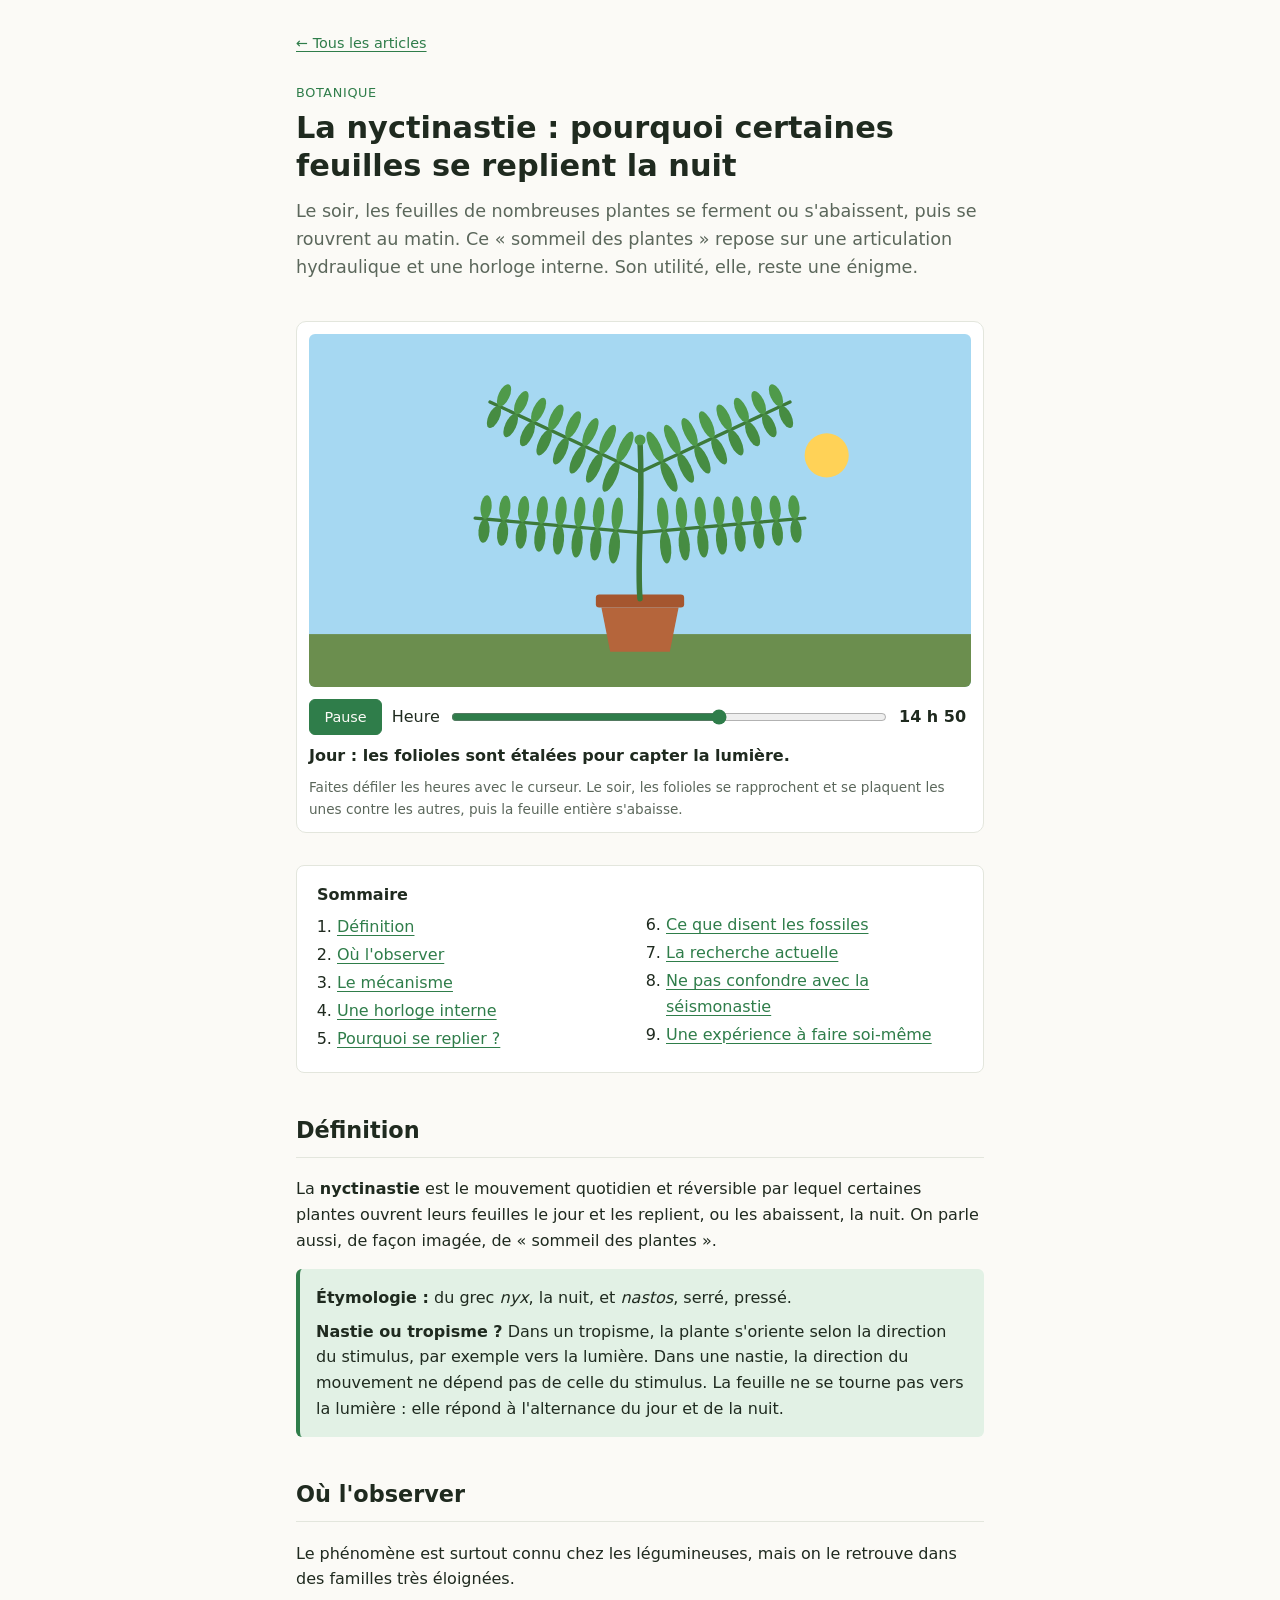
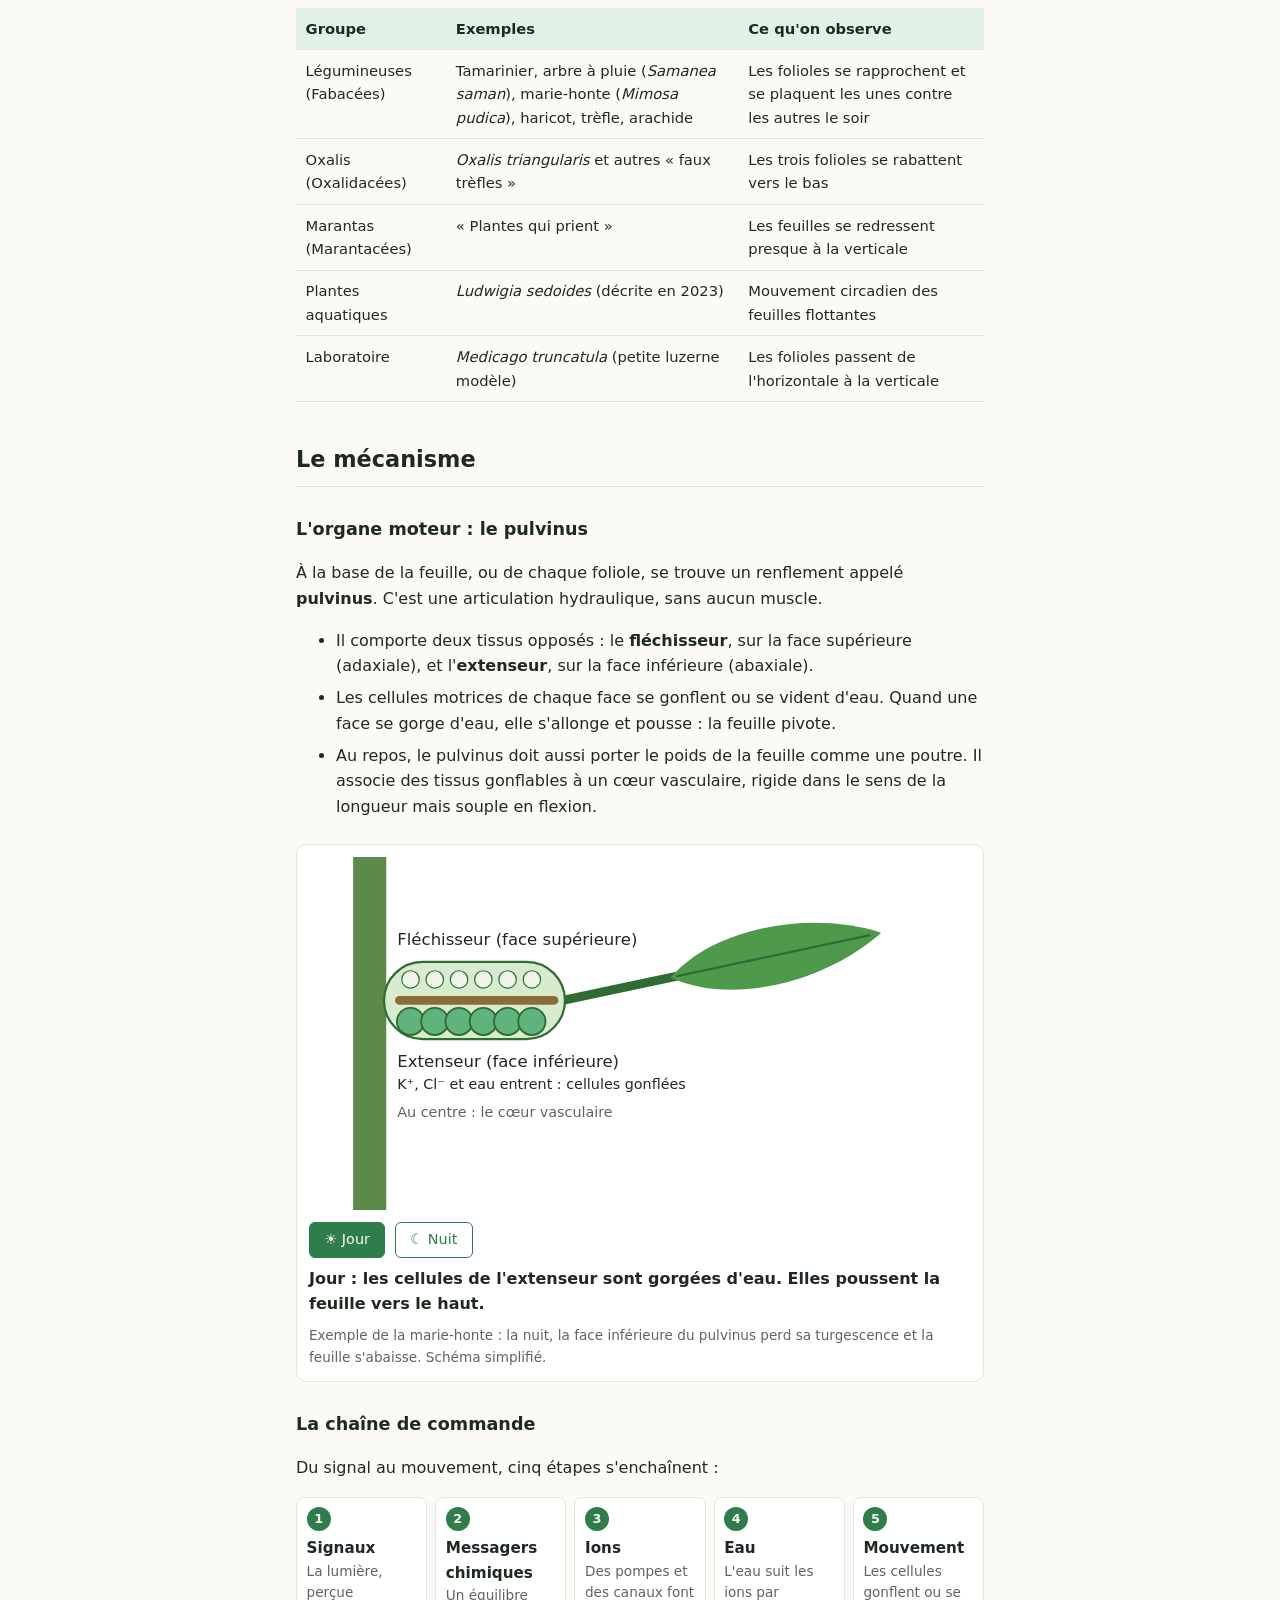
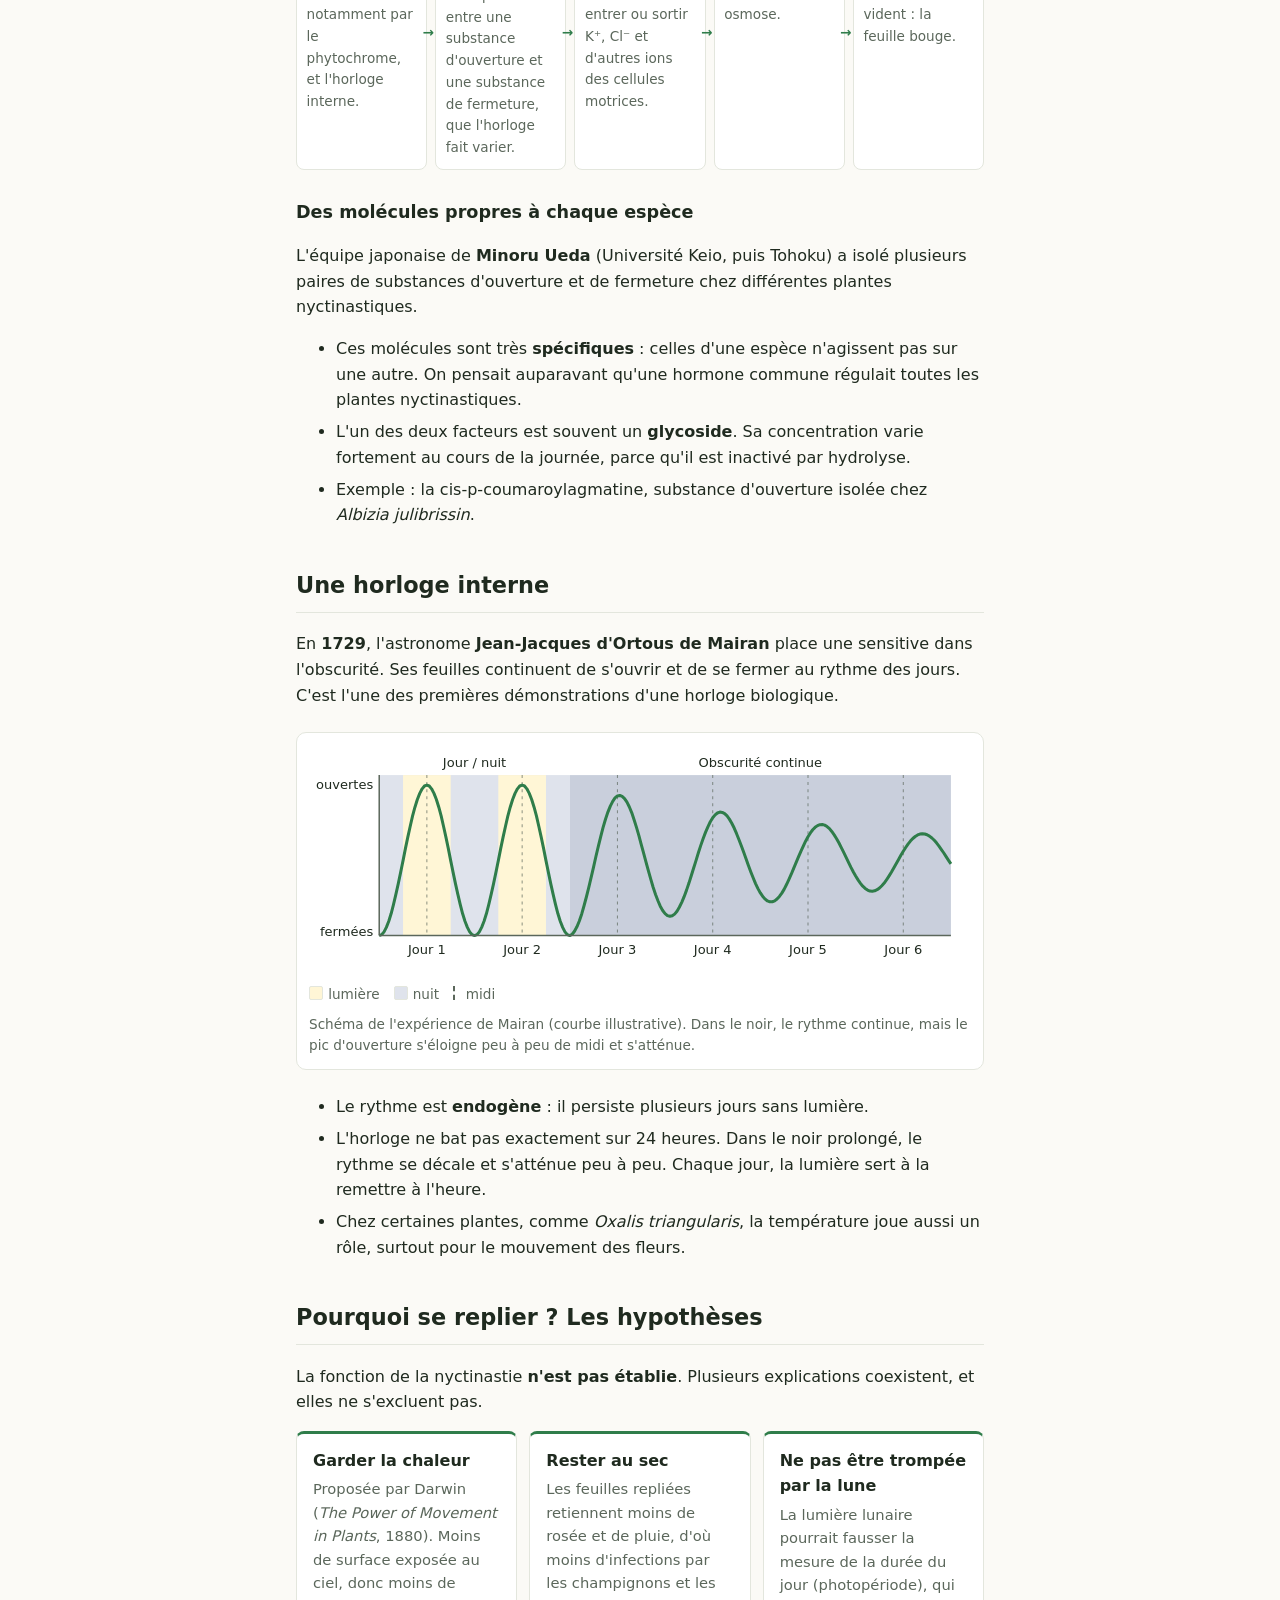
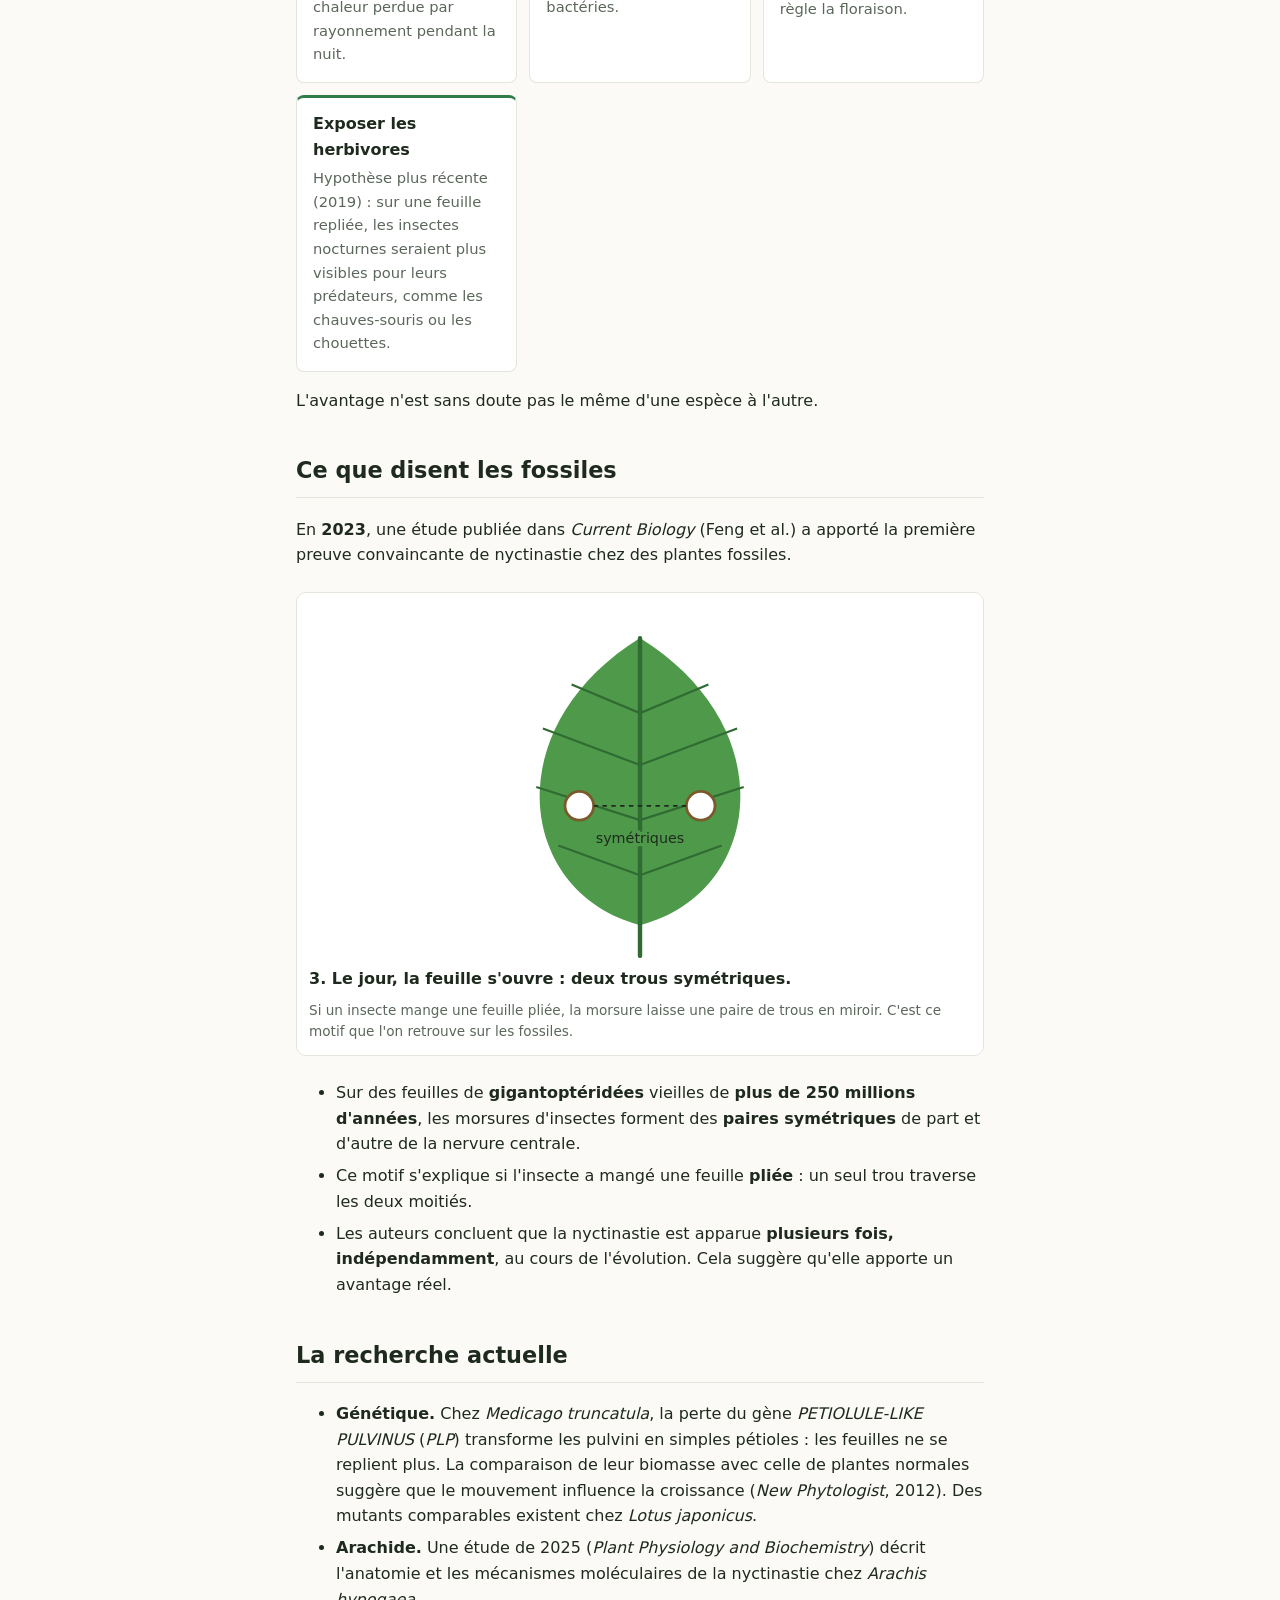
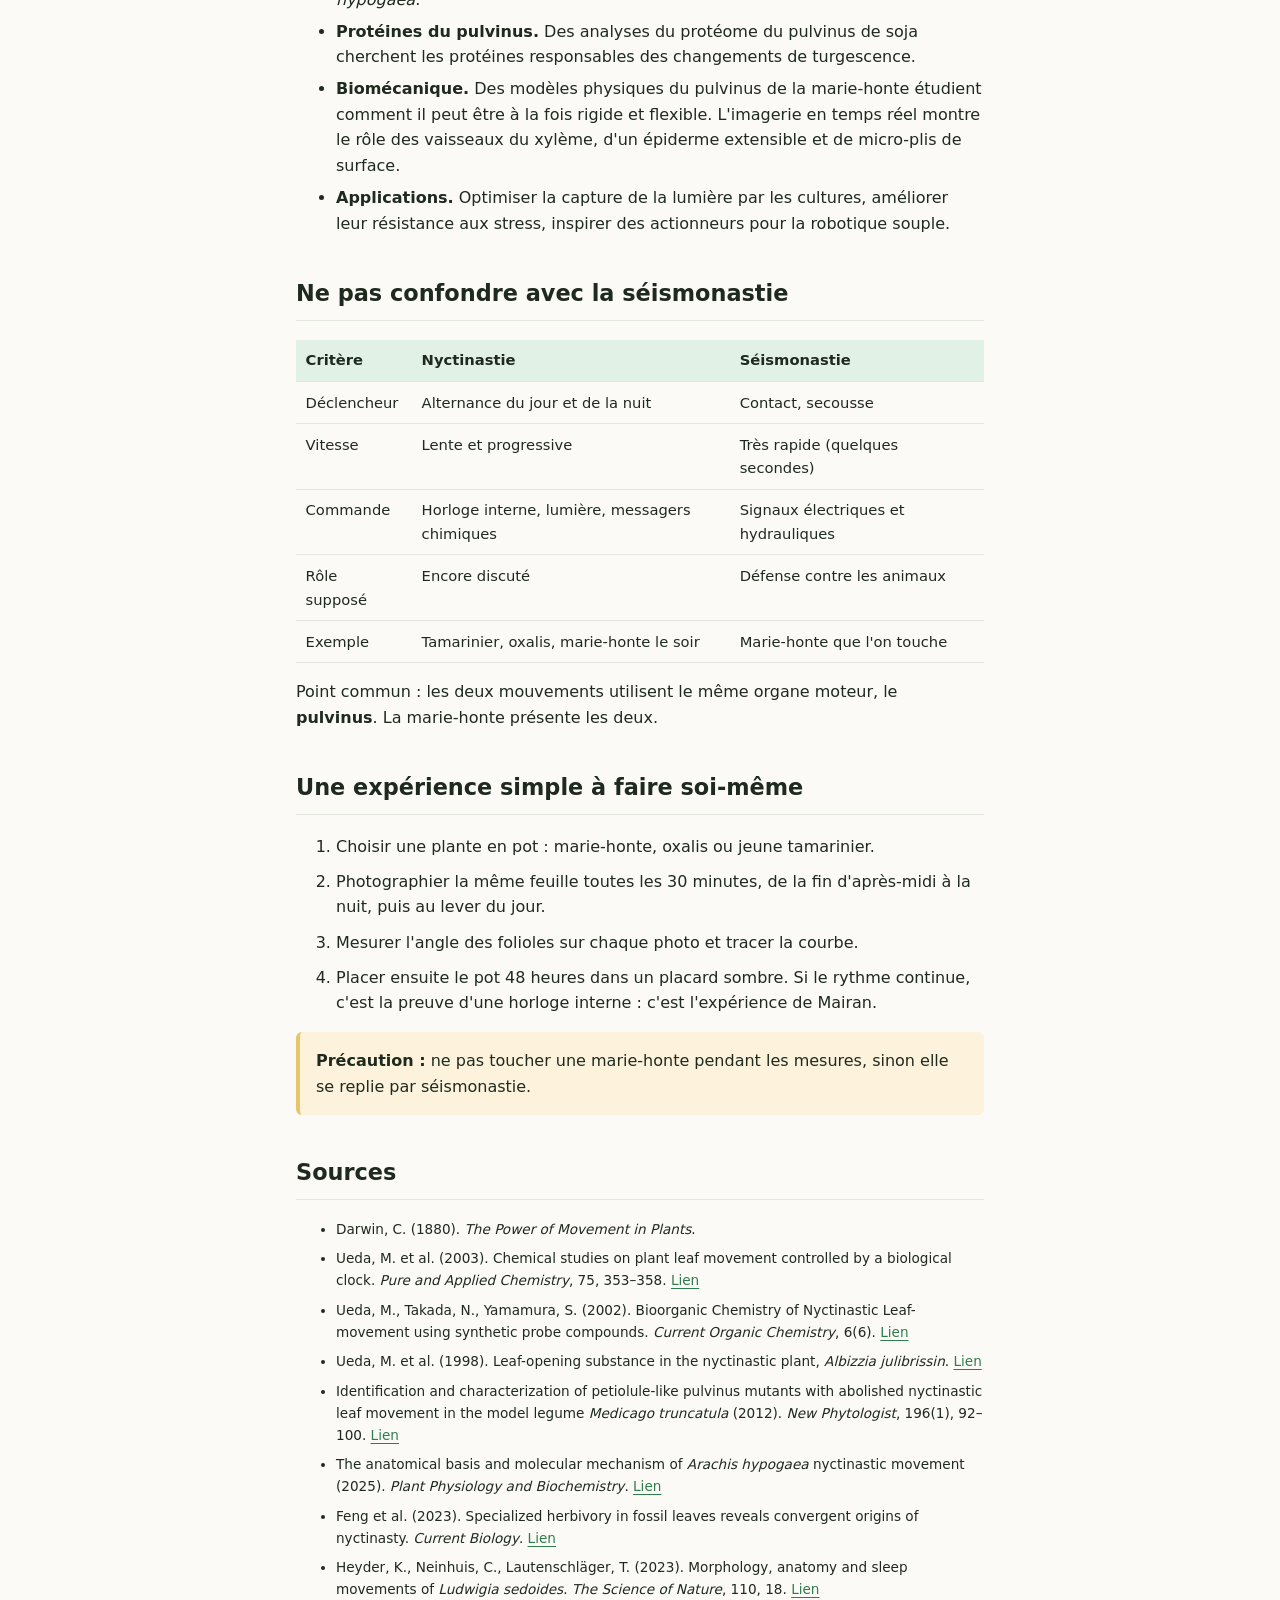
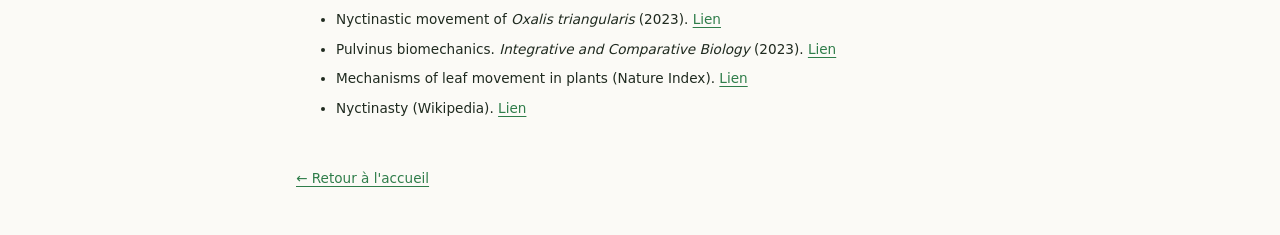
==== commit 97ceef9c: "Force le rechargement de la feuille de style et soigne les liens Le navigateur pouvait garder en cac" ====
--- a/articles/nyctinastie.html
+++ b/articles/nyctinastie.html
@@ -5,7 +5,7 @@
   <meta name="viewport" content="width=device-width, initial-scale=1">
   <title>La nyctinastie – Biologie</title>
   <meta name="description" content="Pourquoi certaines feuilles se replient la nuit : définition, mécanisme, horloge interne, hypothèses et fossiles.">
-  <link rel="stylesheet" href="../style.css">
+  <link rel="stylesheet" href="../style.css?v=2">
   <script>document.documentElement.classList.add('js');</script>
 </head>
 <body>
@@ -325,6 +325,6 @@
     <p><a href="../">← Retour à l'accueil</a></p>
   </footer>
 
-  <script src="nyctinastie.js"></script>
+  <script src="nyctinastie.js?v=2"></script>
 </body>
 </html>
--- a/style.css
+++ b/style.css
@@ -59,8 +59,15 @@
   line-height: 1.6;
 }
 
-a {
+a,
+a:visited {
   color: var(--accent);
+  text-decoration-thickness: 1px;
+  text-underline-offset: 0.2em;
+}
+
+a:hover {
+  text-decoration-thickness: 2px;
 }
 
 header {
